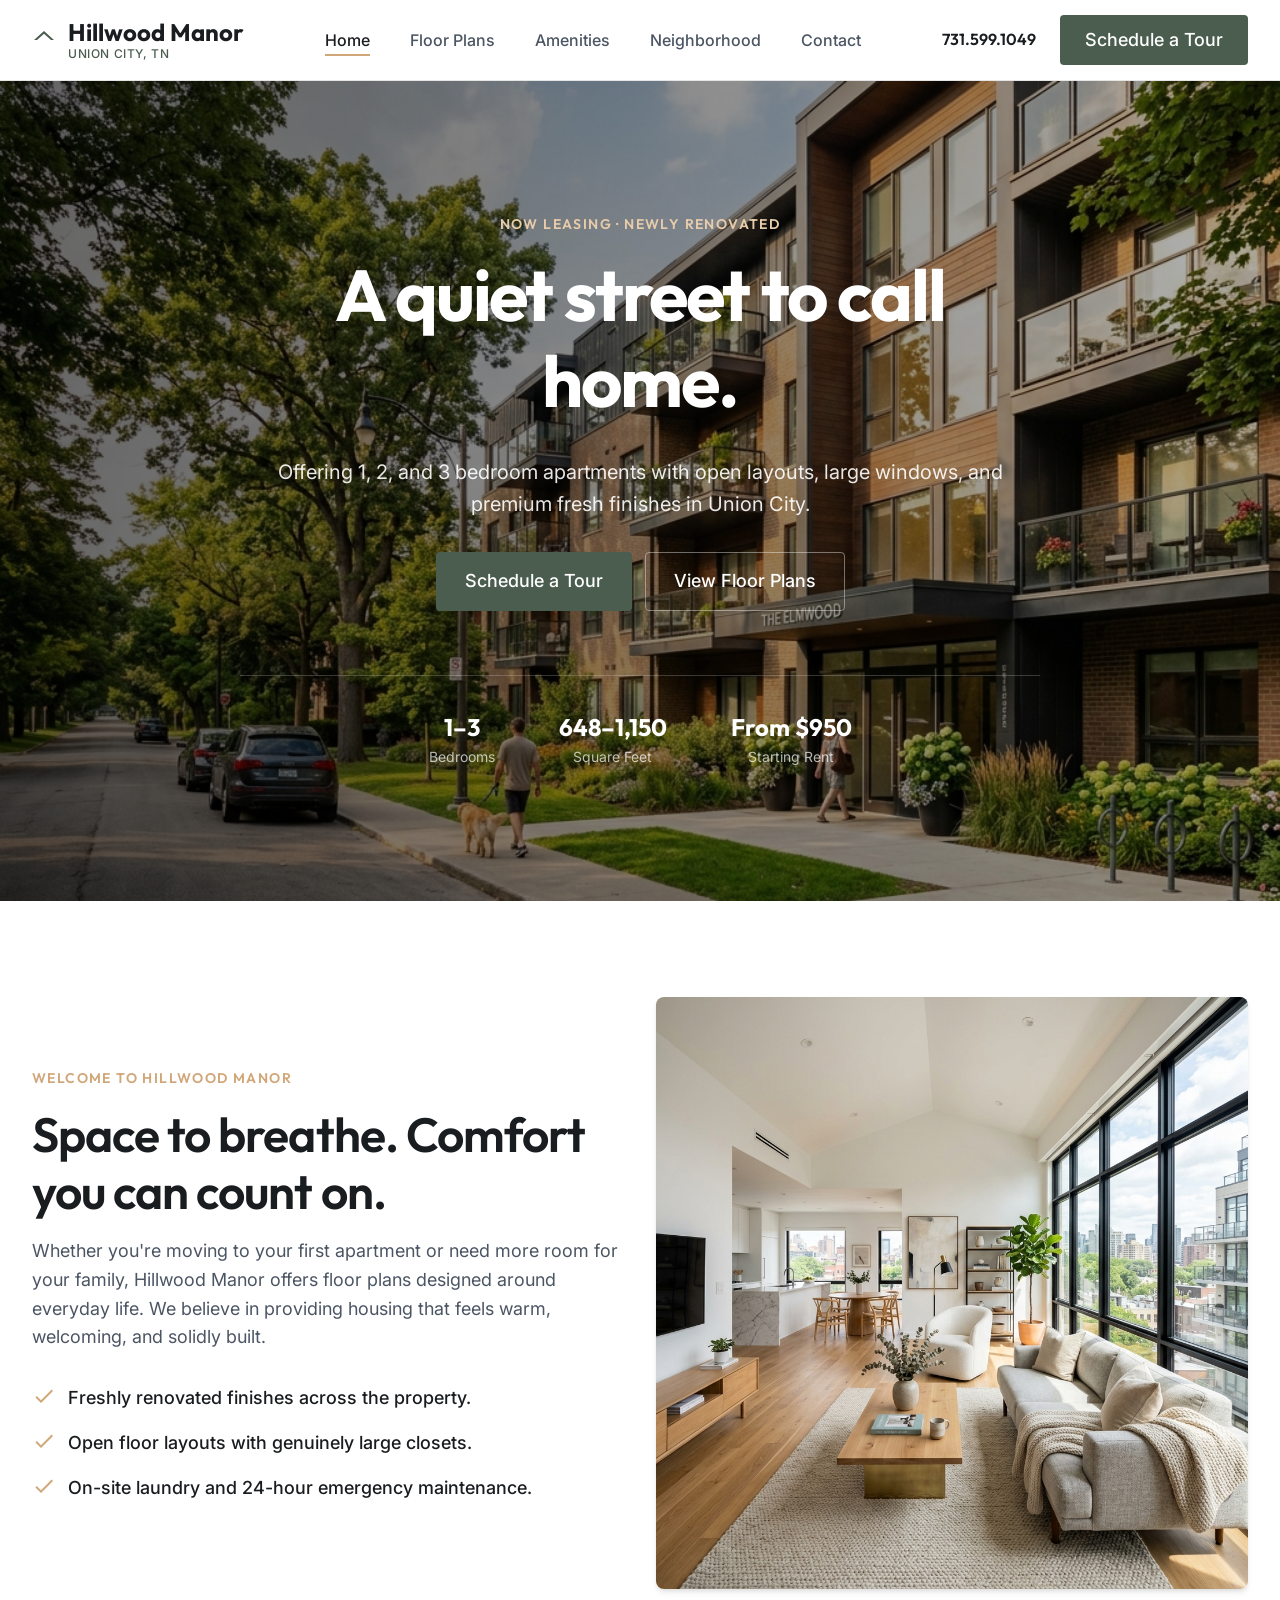
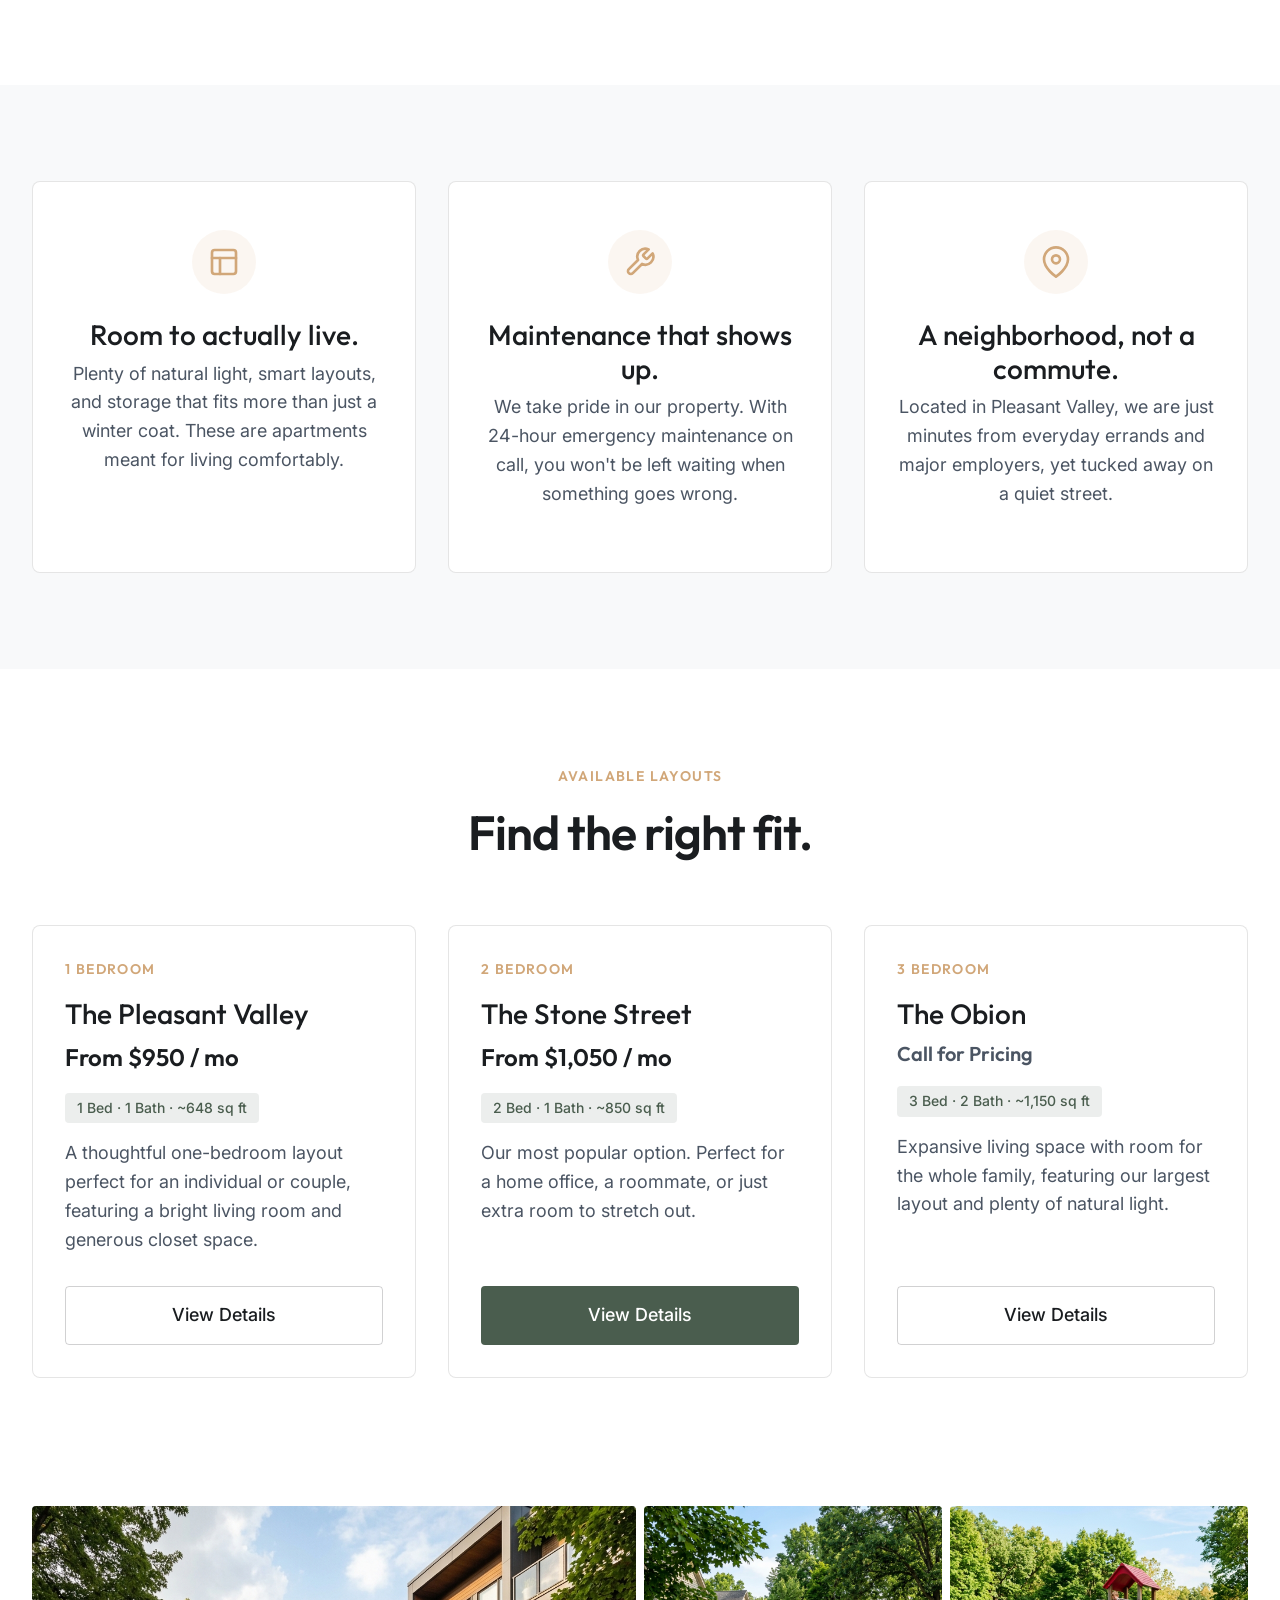
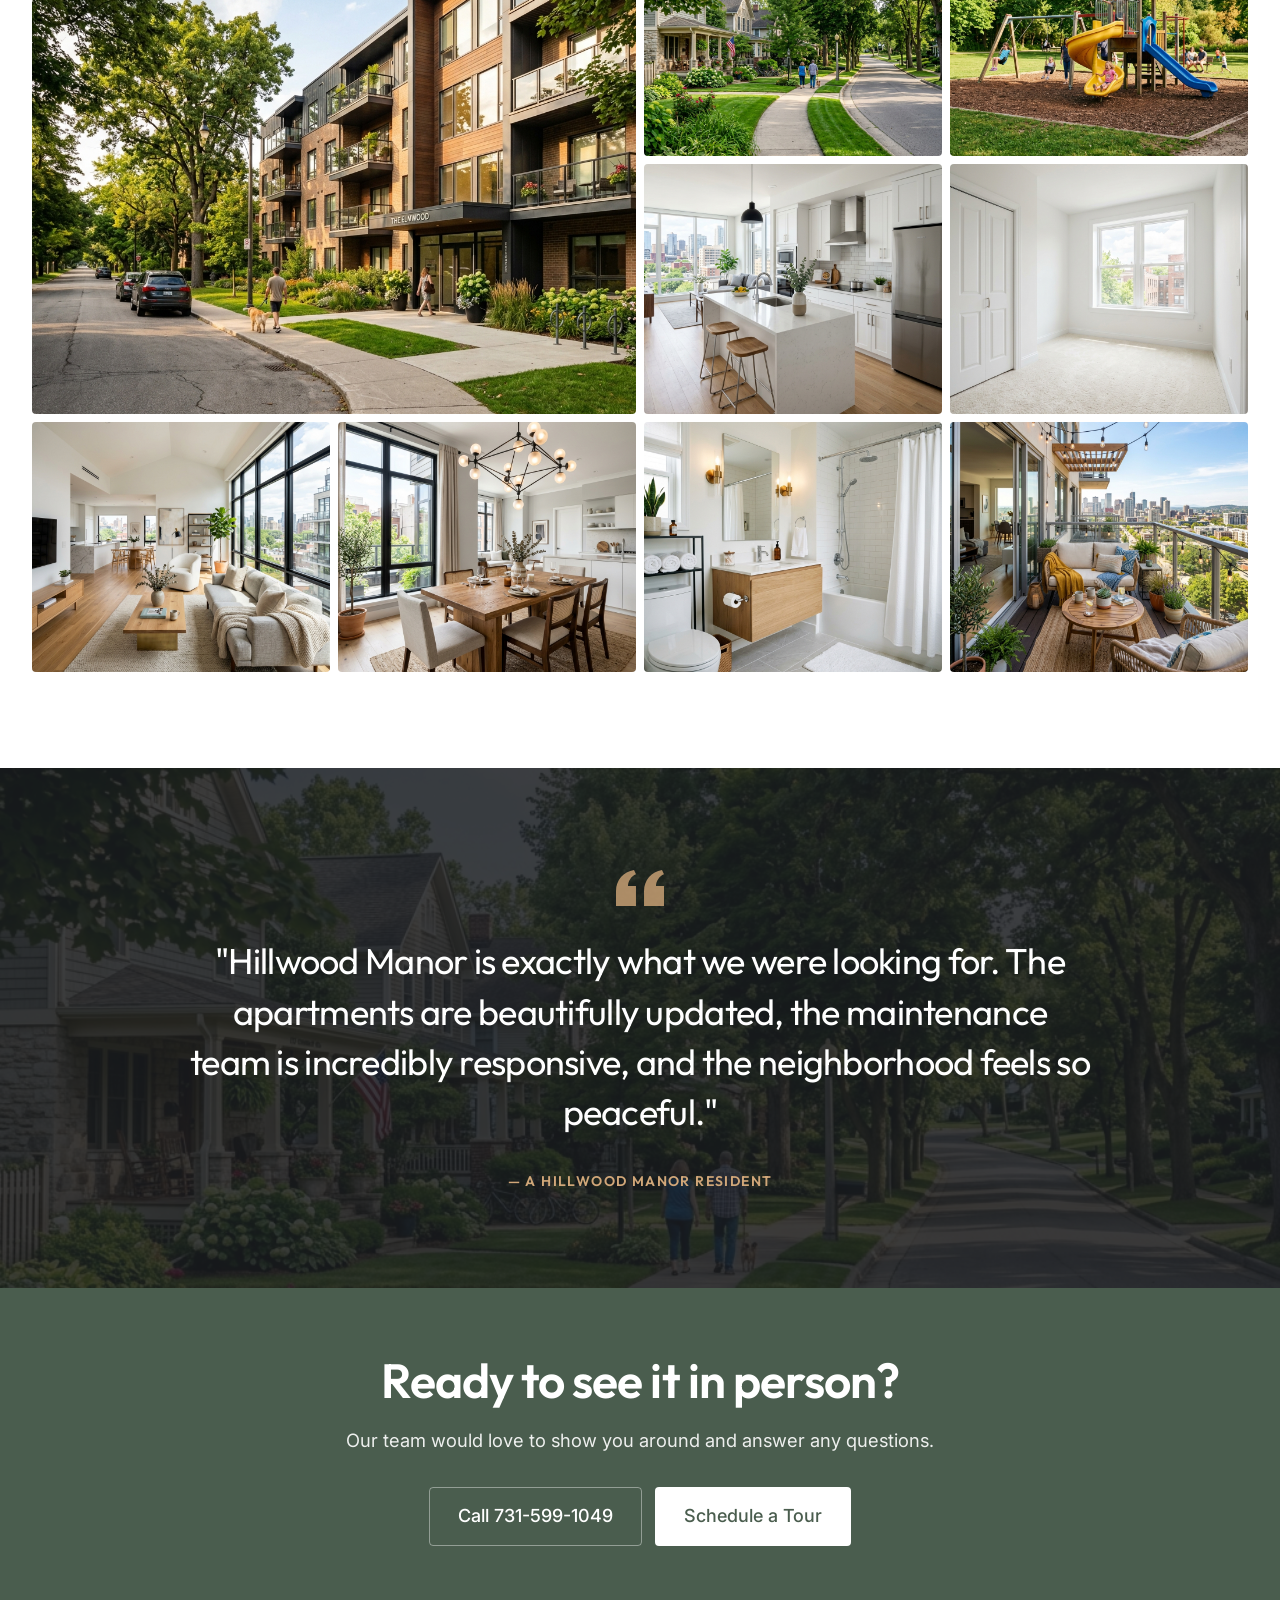
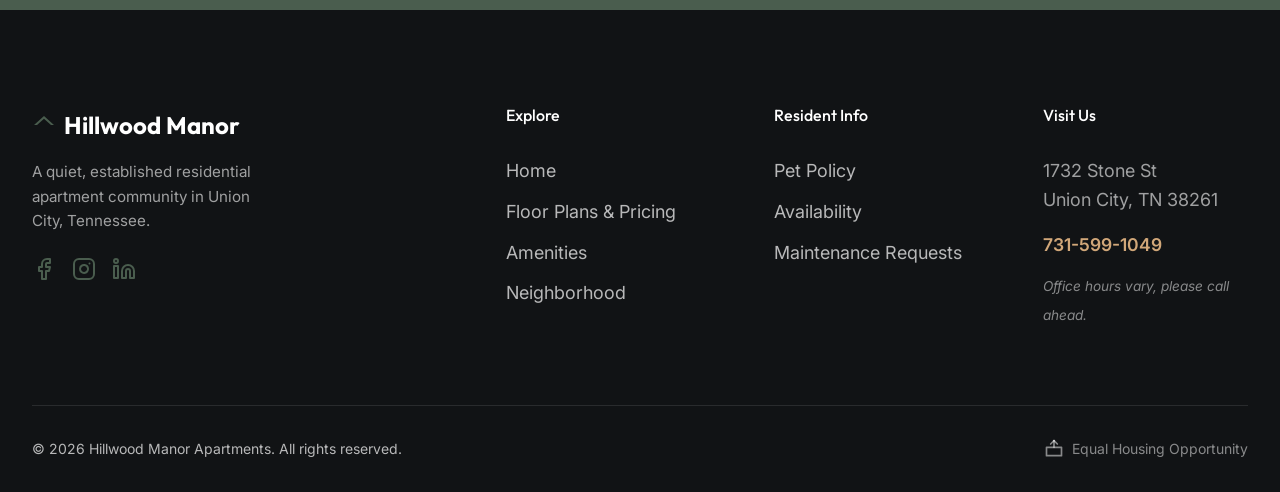
==== index.html @ 1f85d4a3 "Initial commit of Hillwood Manor Apartments V3" ====
<!DOCTYPE html>
<html lang="en">
<head>
  <meta charset="UTF-8">
  <meta name="viewport" content="width=device-width, initial-scale=1.0">
  <title>Hillwood Manor Apartments | Union City, TN</title>
  <meta name="description" content="Welcome to Hillwood Manor Apartments in Union City, Tennessee. Offering newly renovated 1, 2, and 3 bedroom apartments on a quiet, established street.">
  <link rel="stylesheet" href="css/style.css">
</head>
<body>

  <!-- Shared Header -->
  <header class="site-header">
    <div class="container header-inner">
      <div class="logo">
        <a href="index.html">
          <svg width="24" height="24" viewBox="0 0 24 24" class="svg-icon" fill="var(--c-sage)">
            <path d="M12 3L2 12h3v8h14v-8h3L12 3zm0 2.8l7 6.2v8H5v-8l7-6.2z"/>
          </svg>
          <div>
            Hillwood Manor
            <span class="logo-sub">Union City, TN</span>
          </div>
        </a>
      </div>
      <button class="mobile-toggle" aria-label="Menu" aria-expanded="false">
        <span class="hamburger"></span>
      </button>
      <nav class="main-nav">
        <ul>
          <li><a href="index.html" class="active">Home</a></li>
          <li><a href="floor-plans.html">Floor Plans</a></li>
          <li><a href="amenities.html">Amenities</a></li>
          <li><a href="neighborhood.html">Neighborhood</a></li>
          <li><a href="contact.html">Contact</a></li>
        </ul>
      </nav>
      <div class="header-actions">
        <a href="tel:731-599-1049" class="phone-link">731.599.1049</a>
        <a href="contact.html" class="btn btn-primary" style="padding: 0.6rem 1.5rem;">Schedule a Tour</a>
      </div>
    </div>
  </header>

  <!-- Hero Slider Section -->
  <section class="hero-slider-section">
    <div class="hero-slider-bg">
      <img src="images/hero_exterior.png" alt="Exterior of Hillwood Manor Apartments" class="slide-img active">
      <img src="images/interior_living.png" alt="Living room at Hillwood Manor" class="slide-img">
      <img src="images/interior_kitchen.png" alt="Kitchen at Hillwood Manor" class="slide-img">
      <img src="images/community_pool.png" alt="Pool at Hillwood Manor" class="slide-img">
    </div>
    <div class="hero-slider-overlay"></div>
    
    <div class="container">
      <div class="hero-slider-content">
        <span class="eyebrow" style="color: var(--c-sand-light);">Now Leasing &middot; Newly Renovated</span>
        <h1>A quiet street to call home.</h1>
        <p>Offering 1, 2, and 3 bedroom apartments with open layouts, large windows, and premium fresh finishes in Union City.</p>
        
        <div class="mt-md">
          <a href="contact.html" class="btn btn-primary">Schedule a Tour</a>
          <a href="floor-plans.html" class="btn btn-ghost" style="margin-left: 0.5rem; color: #fff; border-color: rgba(255,255,255,0.4);">View Floor Plans</a>
        </div>

        <div class="hero-stats-dark">
          <div class="stat-item">
            <span class="stat-value">1–3</span>
            <span class="stat-label">Bedrooms</span>
          </div>
          <div class="stat-item">
            <span class="stat-value">648–1,150</span>
            <span class="stat-label">Square Feet</span>
          </div>
          <div class="stat-item">
            <span class="stat-value">From $950</span>
            <span class="stat-label">Starting Rent</span>
          </div>
        </div>
      </div>
    </div>
  </section>

  <!-- Intro Section -->
  <section class="section">
    <div class="container grid-2" style="align-items: center;">
      <div>
        <span class="eyebrow">Welcome to Hillwood Manor</span>
        <h2>Space to breathe. Comfort you can count on.</h2>
        <p>Whether you're moving to your first apartment or need more room for your family, Hillwood Manor offers floor plans designed around everyday life. We believe in providing housing that feels warm, welcoming, and solidly built.</p>
        <ul style="list-style: none; margin-top: 2rem;">
          <li style="display: flex; gap: 0.75rem; margin-bottom: 1rem; align-items: flex-start;">
            <svg width="24" height="24" viewBox="0 0 24 24" fill="var(--c-sand)"><path d="M9 16.17L4.83 12l-1.42 1.41L9 19 21 7l-1.41-1.41z"/></svg>
            <span style="color: var(--c-text-primary); font-weight: 500;">Freshly renovated finishes across the property.</span>
          </li>
          <li style="display: flex; gap: 0.75rem; margin-bottom: 1rem; align-items: flex-start;">
            <svg width="24" height="24" viewBox="0 0 24 24" fill="var(--c-sand)"><path d="M9 16.17L4.83 12l-1.42 1.41L9 19 21 7l-1.41-1.41z"/></svg>
            <span style="color: var(--c-text-primary); font-weight: 500;">Open floor layouts with genuinely large closets.</span>
          </li>
          <li style="display: flex; gap: 0.75rem; margin-bottom: 1rem; align-items: flex-start;">
            <svg width="24" height="24" viewBox="0 0 24 24" fill="var(--c-sand)"><path d="M9 16.17L4.83 12l-1.42 1.41L9 19 21 7l-1.41-1.41z"/></svg>
            <span style="color: var(--c-text-primary); font-weight: 500;">On-site laundry and 24-hour emergency maintenance.</span>
          </li>
        </ul>
      </div>
      <div style="transition-delay: 0.1s;">
        <img src="images/interior_living.png" alt="Modern apartment living room with large windows" style="border-radius: var(--border-radius); box-shadow: var(--shadow-md); width: 100%;">
      </div>
    </div>
  </section>

  <!-- Feature Trio -->
  <section class="section section-deep">
    <div class="container grid-3">
      <div class="card reveal" style="text-align: center; padding: 3rem 2rem;">
        <div style="width: 64px; height: 64px; border-radius: 50%; background: rgba(209, 167, 121, 0.1); display: flex; align-items: center; justify-content: center; margin: 0 auto 1.5rem;">
          <svg width="32" height="32" viewBox="0 0 24 24" fill="none" stroke="var(--c-sand)" stroke-width="2" stroke-linecap="round" stroke-linejoin="round"><rect x="3" y="3" width="18" height="18" rx="2" ry="2"></rect><line x1="3" y1="9" x2="21" y2="9"></line><line x1="9" y1="21" x2="9" y2="9"></line></svg>
        </div>
        <h3>Room to actually live.</h3>
        <p>Plenty of natural light, smart layouts, and storage that fits more than just a winter coat. These are apartments meant for living comfortably.</p>
      </div>
      
      <div class="card reveal" style="transition-delay: 0.1s; text-align: center; padding: 3rem 2rem;">
        <div style="width: 64px; height: 64px; border-radius: 50%; background: rgba(209, 167, 121, 0.1); display: flex; align-items: center; justify-content: center; margin: 0 auto 1.5rem;">
          <svg width="32" height="32" viewBox="0 0 24 24" fill="none" stroke="var(--c-sand)" stroke-width="2" stroke-linecap="round" stroke-linejoin="round"><path d="M14.7 6.3a1 1 0 0 0 0 1.4l1.6 1.6a1 1 0 0 0 1.4 0l3.77-3.77a6 6 0 0 1-7.94 7.94l-6.91 6.91a2.12 2.12 0 0 1-3-3l6.91-6.91a6 6 0 0 1 7.94-7.94l-3.76 3.76z"></path></svg>
        </div>
        <h3>Maintenance that shows up.</h3>
        <p>We take pride in our property. With 24-hour emergency maintenance on call, you won't be left waiting when something goes wrong.</p>
      </div>
      
      <div class="card reveal" style="transition-delay: 0.2s; text-align: center; padding: 3rem 2rem;">
        <div style="width: 64px; height: 64px; border-radius: 50%; background: rgba(209, 167, 121, 0.1); display: flex; align-items: center; justify-content: center; margin: 0 auto 1.5rem;">
          <svg width="32" height="32" viewBox="0 0 24 24" fill="none" stroke="var(--c-sand)" stroke-width="2" stroke-linecap="round" stroke-linejoin="round"><path d="M21 10c0 7-9 13-9 13s-9-6-9-13a9 9 0 0 1 18 0z"></path><circle cx="12" cy="10" r="3"></circle></svg>
        </div>
        <h3>A neighborhood, not a commute.</h3>
        <p>Located in Pleasant Valley, we are just minutes from everyday errands and major employers, yet tucked away on a quiet street.</p>
      </div>
    </div>
  </section>

  <!-- Floor Plan Teaser -->
  <section class="section">
    <div class="container">
      <div class="text-center reveal" style="margin-bottom: var(--space-lg);">
        <span class="eyebrow">Available Layouts</span>
        <h2>Find the right fit.</h2>
      </div>
      
      <div class="grid-3">
        <!-- 1 BR Card -->
        <div class="card plan-card reveal">
          <div class="plan-card-body">
            <span class="eyebrow">1 Bedroom</span>
            <h3>The Pleasant Valley</h3>
            <div class="plan-price">From $950 / mo</div>
            <div class="plan-meta">
              <span class="meta-pill">1 Bed &middot; 1 Bath &middot; ~648 sq ft</span>
            </div>
            <p style="flex-grow: 1;">A thoughtful one-bedroom layout perfect for an individual or couple, featuring a bright living room and generous closet space.</p>
            <a href="floor-plans.html" class="btn btn-ghost mt-sm" style="width: 100%;">View Details</a>
          </div>
        </div>
        
        <!-- 2 BR Card -->
        <div class="card plan-card reveal" style="transition-delay: 0.1s;">
          <div class="plan-card-body">
            <span class="eyebrow">2 Bedroom</span>
            <h3>The Stone Street</h3>
            <div class="plan-price">From $1,050 / mo</div>
            <div class="plan-meta">
              <span class="meta-pill">2 Bed &middot; 1 Bath &middot; ~850 sq ft</span>
            </div>
            <p style="flex-grow: 1;">Our most popular option. Perfect for a home office, a roommate, or just extra room to stretch out.</p>
            <a href="floor-plans.html" class="btn btn-primary mt-sm" style="width: 100%;">View Details</a>
          </div>
        </div>

        <!-- 3 BR Card -->
        <div class="card plan-card reveal" style="transition-delay: 0.2s;">
          <div class="plan-card-body">
            <span class="eyebrow">3 Bedroom</span>
            <h3>The Obion</h3>
            <div class="plan-price" style="color: var(--c-text-secondary); font-size: 1.25rem;">Call for Pricing</div>
            <div class="plan-meta">
              <span class="meta-pill">3 Bed &middot; 2 Bath &middot; ~1,150 sq ft</span>
            </div>
            <p style="flex-grow: 1;">Expansive living space with room for the whole family, featuring our largest layout and plenty of natural light.</p>
            <a href="floor-plans.html" class="btn btn-ghost mt-sm" style="width: 100%;">View Details</a>
          </div>
        </div>
      </div>
    </div>
  </section>

  <!-- Gallery Section -->
  <section class="section" style="background-color: var(--c-bg-primary); padding-top: var(--space-md); padding-bottom: var(--space-xl);">
    <div class="container reveal">
      <div class="gallery-mosaic">
        <div class="gallery-item gallery-item-large">
          <img src="images/hero_exterior.png" alt="Exterior building" class="gallery-img" style="border-radius: var(--border-radius-sm);">
        </div>
        <div class="gallery-item">
          <img src="images/neighborhood_park.png" alt="Neighborhood view" class="gallery-img" style="border-radius: var(--border-radius-sm);">
        </div>
        <div class="gallery-item">
          <img src="images/playground.png" alt="Playground" class="gallery-img" style="border-radius: var(--border-radius-sm);">
        </div>
        <div class="gallery-item">
          <img src="images/interior_kitchen.png" alt="Kitchen interior" class="gallery-img" style="border-radius: var(--border-radius-sm);">
        </div>
        <div class="gallery-item">
          <img src="images/interior_bedroom.png" alt="Bedroom interior" class="gallery-img" style="border-radius: var(--border-radius-sm);">
        </div>
        <div class="gallery-item">
          <img src="images/interior_living.png" alt="Living room interior" class="gallery-img" style="border-radius: var(--border-radius-sm);">
        </div>
        <div class="gallery-item">
          <img src="images/interior_dining.png" alt="Dining area interior" class="gallery-img" style="border-radius: var(--border-radius-sm);">
        </div>
        <div class="gallery-item">
          <img src="images/interior_bathroom.png" alt="Bathroom interior" class="gallery-img" style="border-radius: var(--border-radius-sm);">
        </div>
        <div class="gallery-item">
          <img src="images/apartment_balcony.png" alt="Apartment Balcony" class="gallery-img" style="border-radius: var(--border-radius-sm);">
        </div>
      </div>
    </div>
  </section>

  <!-- Testimonial -->
  <section class="section" style="position: relative; min-height: 500px; display: flex; align-items: center;">
    <img src="images/neighborhood_park.png" alt="Neighborhood view" style="position: absolute; top:0; left:0; width: 100%; height: 100%; object-fit: cover; z-index: -2;">
    <div style="position: absolute; top:0; left:0; width: 100%; height: 100%; background: rgba(26, 29, 32, 0.85); z-index: -1;"></div>
    
    <div class="container text-center reveal">
      <svg width="48" height="48" viewBox="0 0 24 24" fill="var(--c-sand)" opacity="0.8" style="margin: 0 auto 1.5rem;"><path d="M14.017 21v-7.391c0-5.704 3.731-9.57 8.983-10.609l.995 2.151c-2.432.917-3.995 3.638-3.995 5.849h4v10h-9.983zm-14.017 0v-7.391c0-5.704 3.748-9.57 9-10.609l.996 2.151c-2.433.917-3.996 3.638-3.996 5.849h3.983v10h-9.983z"/></svg>
      <h2 style="font-weight: 400; font-size: clamp(1.5rem, 4vw, 2.25rem); max-width: 900px; margin: 0 auto var(--space-md); color: #fff; line-height: 1.4;">"Hillwood Manor is exactly what we were looking for. The apartments are beautifully updated, the maintenance team is incredibly responsive, and the neighborhood feels so peaceful."</h2>
      <span class="eyebrow" style="color: var(--c-sand); margin-bottom: 0;">&mdash; A Hillwood Manor Resident</span>
    </div>
  </section>

  <!-- CTA Band -->
  <section class="cta-band">
    <div class="container reveal">
      <h2>Ready to see it in person?</h2>
      <p style="margin-bottom: var(--space-md); font-size: 1.15rem; opacity: 0.9;">Our team would love to show you around and answer any questions.</p>
      <div>
        <a href="tel:731-599-1049" class="btn btn-ghost">Call 731-599-1049</a>
        <a href="contact.html" class="btn btn-primary" style="margin-left: 0.5rem;">Schedule a Tour</a>
      </div>
    </div>
  </section>

  <!-- Shared Footer -->
  <footer class="site-footer">
    <div class="container">
      <div class="footer-grid">
        <div>
          <div class="footer-logo">
            <svg width="24" height="24" viewBox="0 0 24 24" class="svg-icon" fill="var(--c-sage)">
              <path d="M12 3L2 12h3v8h14v-8h3L12 3zm0 2.8l7 6.2v8H5v-8l7-6.2z"/>
            </svg>
            Hillwood Manor
          </div>
          <p style="color: rgba(255,255,255,0.6); max-width: 250px; font-size: 0.95rem;">A quiet, established residential apartment community in Union City, Tennessee.</p>
          <div style="display: flex; gap: 1rem; margin-top: 1.5rem;">
            <a href="#" style="color: var(--c-sage); transition: color 0.3s;" onmouseover="this.style.color='#fff'" onmouseout="this.style.color='var(--c-sage)'"><svg width="24" height="24" viewBox="0 0 24 24" fill="none" stroke="currentColor" stroke-width="2" stroke-linecap="round" stroke-linejoin="round"><path d="M18 2h-3a5 5 0 0 0-5 5v3H7v4h3v8h4v-8h3l1-4h-4V7a1 1 0 0 1 1-1h3z"></path></svg></a>
            <a href="#" style="color: var(--c-sage); transition: color 0.3s;" onmouseover="this.style.color='#fff'" onmouseout="this.style.color='var(--c-sage)'"><svg width="24" height="24" viewBox="0 0 24 24" fill="none" stroke="currentColor" stroke-width="2" stroke-linecap="round" stroke-linejoin="round"><rect x="2" y="2" width="20" height="20" rx="5" ry="5"></rect><path d="M16 11.37A4 4 0 1 1 12.63 8 4 4 0 0 1 16 11.37z"></path><line x1="17.5" y1="6.5" x2="17.51" y2="6.5"></line></svg></a>
            <a href="#" style="color: var(--c-sage); transition: color 0.3s;" onmouseover="this.style.color='#fff'" onmouseout="this.style.color='var(--c-sage)'"><svg width="24" height="24" viewBox="0 0 24 24" fill="none" stroke="currentColor" stroke-width="2" stroke-linecap="round" stroke-linejoin="round"><path d="M16 8a6 6 0 0 1 6 6v7h-4v-7a2 2 0 0 0-2-2 2 2 0 0 0-2 2v7h-4v-7a6 6 0 0 1 6-6z"></path><rect x="2" y="9" width="4" height="12"></rect><circle cx="4" cy="4" r="2"></circle></svg></a>
          </div>

        </div>
        
        <div>
          <h4>Explore</h4>
          <ul class="footer-links">
            <li><a href="index.html">Home</a></li>
            <li><a href="floor-plans.html">Floor Plans &amp; Pricing</a></li>
            <li><a href="amenities.html">Amenities</a></li>
            <li><a href="neighborhood.html">Neighborhood</a></li>
          </ul>
        </div>
        
        <div>
          <h4>Resident Info</h4>
          <ul class="footer-links">
            <li><a href="amenities.html#pets">Pet Policy</a></li>
            <li><a href="floor-plans.html">Availability</a></li>
            <li><a href="contact.html">Maintenance Requests</a></li>
          </ul>
        </div>
        
        <div>
          <h4>Visit Us</h4>
          <ul class="footer-links">
            <li><span style="color: rgba(255,255,255,0.6);">1732 Stone St<br>Union City, TN 38261</span></li>
            <li class="mt-sm"><a href="tel:731-599-1049" style="color: var(--c-sand); font-weight: 600; font-size: 1.1rem;">731-599-1049</a></li>
            <li><span style="color: rgba(255,255,255,0.5); font-style: italic; font-size: 0.85rem;">Office hours vary, please call ahead.</span></li>
          </ul>
        </div>
      </div>
      
      <div class="footer-bottom">
        <div>&copy; <span id="current-year"></span> Hillwood Manor Apartments. All rights reserved.</div>
        <div style="display: flex; align-items: center; gap: 0.5rem; color: rgba(255,255,255,0.5);">
          <svg width="20" height="20" viewBox="0 0 24 24" fill="none" stroke="currentColor" stroke-width="2" stroke-linecap="round" stroke-linejoin="round"><path d="M3 10h18v10H3z"/><path d="M12 2v8"/><path d="M12 2l-4 4"/><path d="M12 2l4 4"/></svg>
          Equal Housing Opportunity
        </div>
      </div>
    </div>
  </footer>

  <script src="js/main.js"></script>
</body>
</html>
---- css/style.css ----
@import url('https://fonts.googleapis.com/css2?family=Inter:wght@400;500;600&family=Outfit:wght@300;400;500;600;700&display=swap');

:root {
  /* Premium Modern Palette (Unchanged) */
  --c-bg-primary: #ffffff;
  --c-bg-secondary: #f8f9fa;
  --c-text-primary: #1a1d20;
  --c-text-secondary: #4b5563;
  --c-sage: #4A5D4E;
  --c-sage-light: #6A826F;
  --c-sage-dark: #354238;
  --c-sand: #D1A779;
  --c-sand-light: #E8CBAA;

  /* Typography */
  --font-heading: 'Outfit', sans-serif;
  --font-body: 'Inter', sans-serif;

  /* Classic Shadows (More structured, less airy) */
  --shadow-sm: 0 1px 2px 0 rgba(0, 0, 0, 0.05);
  --shadow-md: 0 4px 6px -1px rgba(0, 0, 0, 0.1), 0 2px 4px -1px rgba(0, 0, 0, 0.06);
  --shadow-lg: 0 10px 15px -3px rgba(0, 0, 0, 0.1), 0 4px 6px -2px rgba(0, 0, 0, 0.05);

  /* Spacing */
  --space-xs: 0.5rem;
  --space-sm: 1rem;
  --space-md: 2rem;
  --space-lg: 4rem;
  --space-xl: 6rem;
  
  /* Borders (Sharper edges for standard/traditional look) */
  --border-radius-sm: 4px;
  --border-radius: 8px;
  --border-radius-lg: 8px;
  --border-light: 1px solid rgba(0, 0, 0, 0.1);
}

/* Reset & Base */
*, *::before, *::after {
  box-sizing: border-box;
  margin: 0;
  padding: 0;
}

body {
  font-family: var(--font-body);
  color: var(--c-text-secondary);
  background-color: var(--c-bg-primary);
  line-height: 1.6;
  font-size: 1.125rem;
  overflow-x: hidden;
  -webkit-font-smoothing: antialiased;
}

h1, h2, h3, h4, h5, h6 {
  font-family: var(--font-heading);
  font-weight: 600;
  line-height: 1.2;
  margin-bottom: var(--space-sm);
  color: var(--c-text-primary);
}

h1 { font-size: clamp(2.5rem, 6vw, 4.5rem); letter-spacing: -0.03em; font-weight: 700; }
h2 { font-size: clamp(2rem, 4vw, 3rem); letter-spacing: -0.02em; }
h3 { font-size: 1.75rem; font-weight: 500; }
h4 { font-size: 1.25rem; font-weight: 500; }

p {
  margin-bottom: var(--space-sm);
}

a {
  color: var(--c-sage);
  text-decoration: none;
  transition: all 0.3s ease;
}

a:hover {
  color: var(--c-sage-dark);
}

img, svg {
  max-width: 100%;
  display: block;
}

/* Typography Utilities */
.eyebrow {
  font-family: var(--font-heading);
  font-size: 0.875rem;
  text-transform: uppercase;
  letter-spacing: 0.1em;
  font-weight: 600;
  color: var(--c-sand);
  margin-bottom: var(--space-sm);
  display: block;
}

.text-center { text-align: center; }

/* Layout & Containers */
.container {
  width: 100%;
  max-width: 1280px;
  margin: 0 auto;
  padding: 0 var(--space-md);
}

.section {
  padding: var(--space-xl) 0;
}

.section-deep {
  background-color: var(--c-bg-secondary);
}

.section-dark {
  background-color: var(--c-sage-dark);
  color: rgba(255,255,255,0.8);
}

.section-dark h2, .section-dark h3, .section-dark p {
  color: #fff;
}

/* Header & Nav */
.site-header {
  position: sticky;
  top: 0;
  width: 100%;
  z-index: 1000;
  background-color: var(--c-bg-primary);
  border-bottom: var(--border-light);
  transition: box-shadow 0.3s ease;
}

.site-header.scrolled {
  box-shadow: var(--shadow-sm);
}

.header-inner {
  display: flex;
  justify-content: space-between;
  align-items: center;
  height: 80px;
}

.logo a {
  display: flex;
  align-items: center;
  gap: 0.75rem;
  color: var(--c-text-primary);
  font-family: var(--font-heading);
  font-weight: 700;
  font-size: 1.5rem;
  line-height: 1;
}

.logo-sub {
  display: block;
  font-family: var(--font-body);
  font-size: 0.75rem;
  font-weight: 500;
  color: var(--c-sage);
  text-transform: uppercase;
  margin-top: 0.25rem;
  letter-spacing: 0.05em;
}

.main-nav ul {
  display: flex;
  list-style: none;
  gap: 2.5rem;
}

.main-nav a {
  color: var(--c-text-secondary);
  font-weight: 500;
  position: relative;
  font-size: 1rem;
}

.main-nav a:hover, .main-nav a.active {
  color: var(--c-text-primary);
}

.main-nav a.active::after {
  content: '';
  position: absolute;
  bottom: -6px;
  left: 0;
  width: 100%;
  height: 2px;
  background-color: var(--c-sand);
}

.header-actions {
  display: flex;
  align-items: center;
  gap: 1.5rem;
}

.phone-link {
  font-family: var(--font-heading);
  font-weight: 600;
  color: var(--c-text-primary);
  font-size: 1rem;
}

.mobile-toggle {
  display: none;
  background: none;
  border: none;
  cursor: pointer;
  padding: 0.5rem;
}

.hamburger {
  display: block;
  width: 24px;
  height: 2px;
  background-color: var(--c-text-primary);
  position: relative;
}

.hamburger::before, .hamburger::after {
  content: '';
  position: absolute;
  width: 100%;
  height: 2px;
  background-color: var(--c-text-primary);
  left: 0;
  transition: 0.3s;
}

.hamburger::before { top: -8px; }
.hamburger::after { bottom: -8px; }

/* Buttons */
.btn {
  display: inline-flex;
  align-items: center;
  justify-content: center;
  padding: 0.875rem 1.75rem;
  font-family: var(--font-body);
  font-weight: 500;
  border-radius: var(--border-radius-sm);
  cursor: pointer;
  transition: all 0.2s ease;
  text-align: center;
  border: 1px solid transparent;
}

.btn-primary {
  background-color: var(--c-sage);
  color: #fff;
}

.btn-primary:hover {
  background-color: var(--c-sage-dark);
  color: #fff;
}

.btn-ghost {
  background-color: transparent;
  color: var(--c-text-primary);
  border-color: rgba(26, 29, 32, 0.2);
}

.btn-ghost:hover {
  border-color: var(--c-text-primary);
  background-color: var(--c-bg-secondary);
}

/* Grids & Cards */
.grid-2 { display: grid; grid-template-columns: repeat(2, 1fr); gap: var(--space-md); }
.grid-3 { display: grid; grid-template-columns: repeat(3, 1fr); gap: var(--space-md); }
.grid-4 { display: grid; grid-template-columns: repeat(4, 1fr); gap: var(--space-md); }

.card {
  background-color: #fff;
  padding: var(--space-md);
  border-radius: var(--border-radius);
  border: var(--border-light);
  transition: box-shadow 0.3s ease;
  overflow: hidden;
}

.card:hover {
  box-shadow: var(--shadow-md);
}

.card-img-top {
  margin: calc(var(--space-md) * -1) calc(var(--space-md) * -1) var(--space-md);
  width: calc(100% + var(--space-md) * 2);
  height: 250px;
  object-fit: cover;
}

.card h3 { margin-bottom: 0.5rem; }

/* Specific Shared UI */
.cta-band {
  background-color: var(--c-sage);
  color: #fff;
  text-align: center;
  padding: var(--space-lg) 0;
}

.cta-band h2, .cta-band p {
  color: #fff;
}

.cta-band .btn-primary {
  background-color: #fff;
  color: var(--c-sage);
}
.cta-band .btn-primary:hover {
  background-color: var(--c-bg-secondary);
}

.cta-band .btn-ghost {
  border-color: rgba(255,255,255,0.4);
  color: #fff;
}
.cta-band .btn-ghost:hover {
  background-color: rgba(255,255,255,0.1);
  border-color: #fff;
}

/* Footer */
.site-footer {
  background-color: #111315;
  color: rgba(255,255,255,0.7);
  padding: var(--space-xl) 0 var(--space-md);
}

.site-footer h4 {
  color: #fff;
  font-family: var(--font-heading);
  font-size: 1rem;
  margin-bottom: var(--space-md);
}

.footer-grid {
  display: grid;
  grid-template-columns: 2fr 1fr 1fr 1fr;
  gap: var(--space-lg);
  margin-bottom: var(--space-lg);
}

.footer-logo {
  font-family: var(--font-heading);
  font-size: 1.5rem;
  font-weight: 700;
  color: #fff;
  margin-bottom: 1rem;
  display: flex;
  align-items: center;
  gap: 0.5rem;
}

.footer-links {
  list-style: none;
}

.footer-links li {
  margin-bottom: 0.75rem;
}

.footer-links a {
  color: rgba(255,255,255,0.7);
  transition: color 0.2s ease;
}

.footer-links a:hover {
  color: var(--c-sand);
}

.footer-bottom {
  border-top: 1px solid rgba(255,255,255,0.1);
  padding-top: var(--space-md);
  display: flex;
  justify-content: space-between;
  align-items: center;
  font-size: 0.875rem;
}

/* Utilities */
.mb-0 { margin-bottom: 0 !important; }
.mt-sm { margin-top: var(--space-sm); }
.mt-md { margin-top: var(--space-md); }
.mt-lg { margin-top: var(--space-lg); }
.text-sand { color: var(--c-sand); }
.text-sage { color: var(--c-sage); }

/* Form Styles */
.form-group {
  margin-bottom: 1.5rem;
}

.form-label {
  display: block;
  font-family: var(--font-body);
  font-size: 0.875rem;
  margin-bottom: 0.5rem;
  color: var(--c-text-primary);
  font-weight: 500;
}

.form-control {
  width: 100%;
  padding: 0.875rem 1rem;
  font-family: var(--font-body);
  font-size: 1rem;
  border: 1px solid rgba(0,0,0,0.2);
  border-radius: var(--border-radius-sm);
  background-color: #fff;
  color: var(--c-text-primary);
  transition: border-color 0.2s ease;
}

.form-control:focus {
  outline: none;
  border-color: var(--c-sage);
}

textarea.form-control {
  resize: vertical;
  min-height: 120px;
}

/* Animations (Subtle Scroll Reveal) */
.reveal {
  opacity: 0;
  transform: translateY(10px);
  transition: opacity 0.8s ease, transform 0.8s ease;
}

.reveal.active {
  opacity: 1;
  transform: translateY(0);
}

@media (prefers-reduced-motion: reduce) {
  .reveal {
    transition: none;
    opacity: 1;
    transform: none;
  }
}

/* Responsive Design */
@media (max-width: 1024px) {
  .grid-4 { grid-template-columns: repeat(2, 1fr); }
  .footer-grid { grid-template-columns: 1fr 1fr; gap: var(--space-md); }
}

@media (max-width: 768px) {
  .grid-2, .grid-3, .grid-4 { grid-template-columns: 1fr; }
  
  /* Mobile Nav */
  .mobile-toggle { display: block; }
  .header-actions { display: none; }
  
  .main-nav {
    position: fixed;
    top: 80px;
    left: -100%;
    width: 100%;
    height: calc(100vh - 80px);
    background-color: var(--c-bg-primary);
    padding: var(--space-md);
    transition: left 0.3s ease;
    border-top: var(--border-light);
  }
  
  .main-nav.open { left: 0; }
  .main-nav ul { flex-direction: column; gap: 2rem; align-items: center; margin-top: 2rem; }
  .main-nav a { font-size: 1.25rem; }
  
  .footer-grid { grid-template-columns: 1fr; }
  .footer-bottom { flex-direction: column; gap: 1rem; text-align: center; }
}

/* -------------------------------------
   Hero Image Slider Styles
   ------------------------------------- */
.hero-slider-section {
  position: relative;
  min-height: calc(100vh - 80px);
  display: flex;
  align-items: center;
  background-color: #1a1d20; /* fallback */
  overflow: hidden;
}

.hero-slider-bg {
  position: absolute;
  top: 0; left: 0; right: 0; bottom: 0;
  width: 100%; height: 100%;
  z-index: 1;
}

.slide-img {
  position: absolute;
  top: 0; left: 0; width: 100%; height: 100%;
  object-fit: cover;
  opacity: 0;
  transition: opacity 0.8s ease-in-out;
}

.slide-img.active {
  opacity: 1;
}

.hero-slider-overlay {
  position: absolute;
  top: 0; left: 0; right: 0; bottom: 0;
  /* Dark overlay to ensure text is highly readable */
  background: linear-gradient(to right, rgba(0,0,0,0.6) 0%, rgba(0,0,0,0.3) 100%);
  z-index: 2;
}

.hero-internal {
  position: relative;
  min-height: calc(100vh - 80px);
  display: flex;
  align-items: center;
  justify-content: center;
  text-align: center;
  background-color: #1a1d20;
  overflow: hidden;
}
.hero-internal .hero-slider-overlay {
  background: rgba(0,0,0,0.45); /* slightly more uniform for centered text */
}
.hero-internal .container {
  position: relative;
  z-index: 3;
}

.hero-slider-content {
  position: relative;
  z-index: 3;
  color: #fff;
  text-align: center;
  max-width: 800px;
  margin: 0 auto;
}

.hero-slider-content h1 {
  color: #fff;
  margin-bottom: var(--space-md);
}

.hero-slider-content p {
  color: rgba(255, 255, 255, 0.9);
  font-size: 1.25rem;
  margin-bottom: var(--space-md);
}

/* Override stats for dark background */
.hero-stats-dark {
  display: flex;
  gap: var(--space-lg);
  justify-content: center;
  margin-top: var(--space-lg);
  border-top: 1px solid rgba(255, 255, 255, 0.2);
  padding-top: var(--space-md);
}

.hero-stats-dark .stat-item { display: flex; flex-direction: column; }
.hero-stats-dark .stat-value { font-family: var(--font-heading); font-weight: 700; font-size: 1.5rem; color: #fff; }
.hero-stats-dark .stat-label { font-size: 0.875rem; color: rgba(255,255,255,0.7); }

@media (max-width: 768px) {
  .hero-stats-dark { flex-direction: column; gap: var(--space-sm); align-items: center; }
}

/* Plan Cards */
.plan-card { display: flex; flex-direction: column; padding: 0; }
.plan-card-body { padding: var(--space-md); display: flex; flex-direction: column; flex-grow: 1; }

.plan-diagram {
  background-color: var(--c-bg-secondary);
  padding: var(--space-md);
  display: flex;
  justify-content: center;
  align-items: center;
  min-height: 250px;
  border-bottom: var(--border-light);
}

.plan-meta {
  display: flex;
  flex-wrap: wrap;
  gap: 0.5rem;
  margin-bottom: var(--space-sm);
  font-size: 0.875rem;
  color: var(--c-sage);
  font-weight: 500;
}

.meta-pill {
  background-color: rgba(74, 93, 78, 0.1);
  padding: 0.25rem 0.75rem;
  border-radius: var(--border-radius-sm);
}

.plan-price {
  font-family: var(--font-heading);
  font-size: 1.5rem;
  font-weight: 600;
  color: var(--c-text-primary);
  margin-bottom: var(--space-sm);
}

/* Filter Tabs */
.filter-tabs {
  display: flex;
  justify-content: center;
  gap: var(--space-sm);
  margin-bottom: var(--space-lg);
  flex-wrap: wrap;
}

.filter-btn {
  background: #fff;
  border: var(--border-light);
  padding: 0.75rem 1.5rem;
  font-family: var(--font-body);
  font-weight: 500;
  font-size: 1rem;
  cursor: pointer;
  border-radius: var(--border-radius-sm);
  transition: all 0.2s;
}

.filter-btn.active, .filter-btn:hover {
  background: var(--c-sage);
  color: #fff;
  border-color: var(--c-sage);
}

/* FAQ Accordion */
.faq-item {
  border-bottom: var(--border-light);
}

.faq-question {
  width: 100%;
  text-align: left;
  background: none;
  border: none;
  padding: 1.5rem 0;
  font-family: var(--font-heading);
  font-size: 1.25rem;
  font-weight: 500;
  color: var(--c-text-primary);
  cursor: pointer;
  display: flex;
  justify-content: space-between;
  align-items: center;
}

.faq-icon {
  width: 24px; height: 24px; position: relative;
}

.faq-icon::before, .faq-icon::after {
  content: ''; position: absolute; background-color: var(--c-sage); transition: transform 0.3s ease;
}

.faq-icon::before { top: 11px; left: 4px; width: 16px; height: 2px; }
.faq-icon::after { top: 4px; left: 11px; width: 2px; height: 16px; }

.faq-item.active .faq-icon::after { transform: rotate(90deg); opacity: 0; }

.faq-answer { max-height: 0; overflow: hidden; transition: max-height 0.4s ease; }
.faq-answer p { padding-bottom: 1.5rem; color: var(--c-text-secondary); }

/* Maps Container */
.map-container {
  border-radius: var(--border-radius);
  overflow: hidden;
  border: var(--border-light);
  height: 100%;
  min-height: 400px;
}

.map-container iframe { width: 100%; height: 100%; border: 0; }

/* Success Banner */
.success-banner {
  display: none; background-color: var(--c-sage); color: #fff; padding: 1rem;
  border-radius: var(--border-radius-sm); margin-bottom: 1.5rem; font-weight: 500;
}

/* -------------------------------------
   Gallery Mosaic
   ------------------------------------- */
.gallery-mosaic {
  display: grid;
  grid-template-columns: repeat(2, 1fr);
  grid-auto-rows: 200px;
  gap: 8px;
}
.gallery-item-large {
  grid-column: span 2;
  grid-row: span 2;
}
@media (min-width: 768px) {
  .gallery-mosaic {
    grid-template-columns: repeat(4, 1fr);
    grid-auto-rows: 250px;
  }
}
.gallery-item {
  width: 100%;
  height: 100%;
}
.gallery-img {
  width: 100%;
  height: 100%;
  object-fit: cover;
}
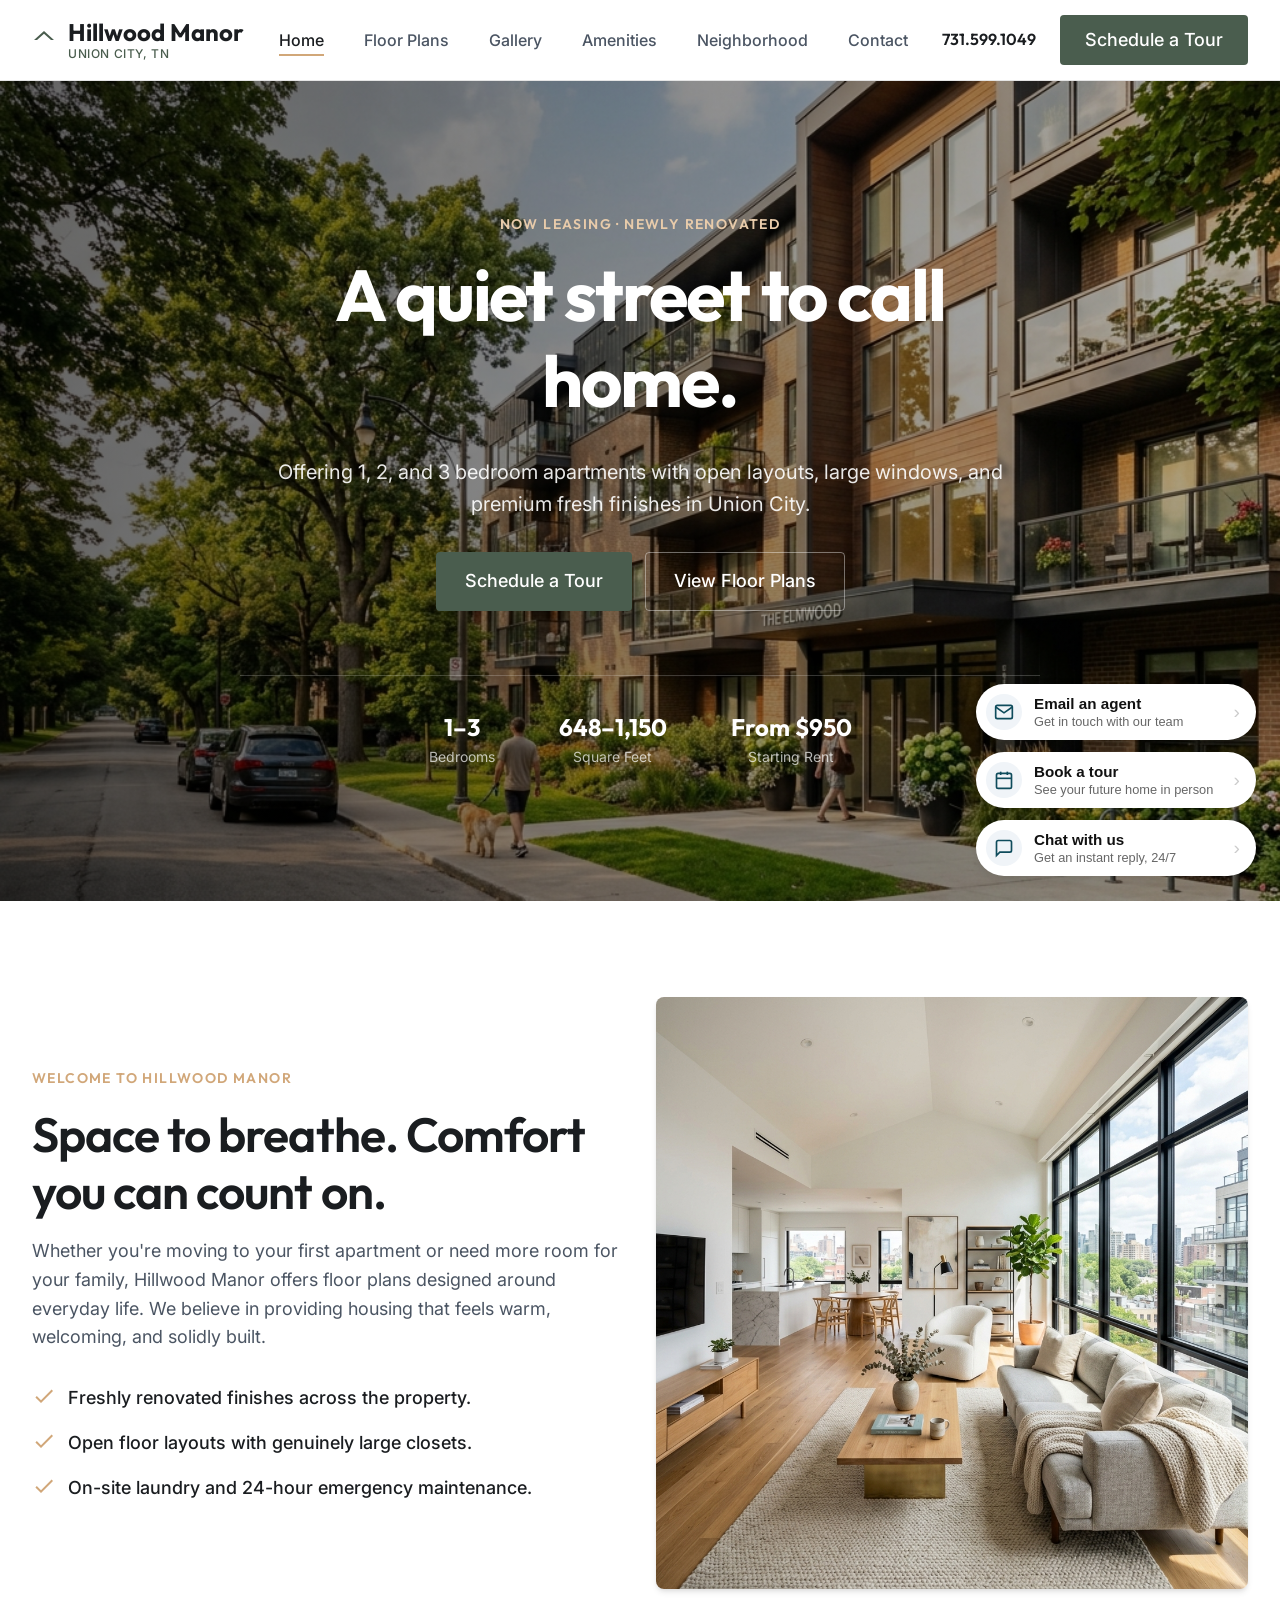
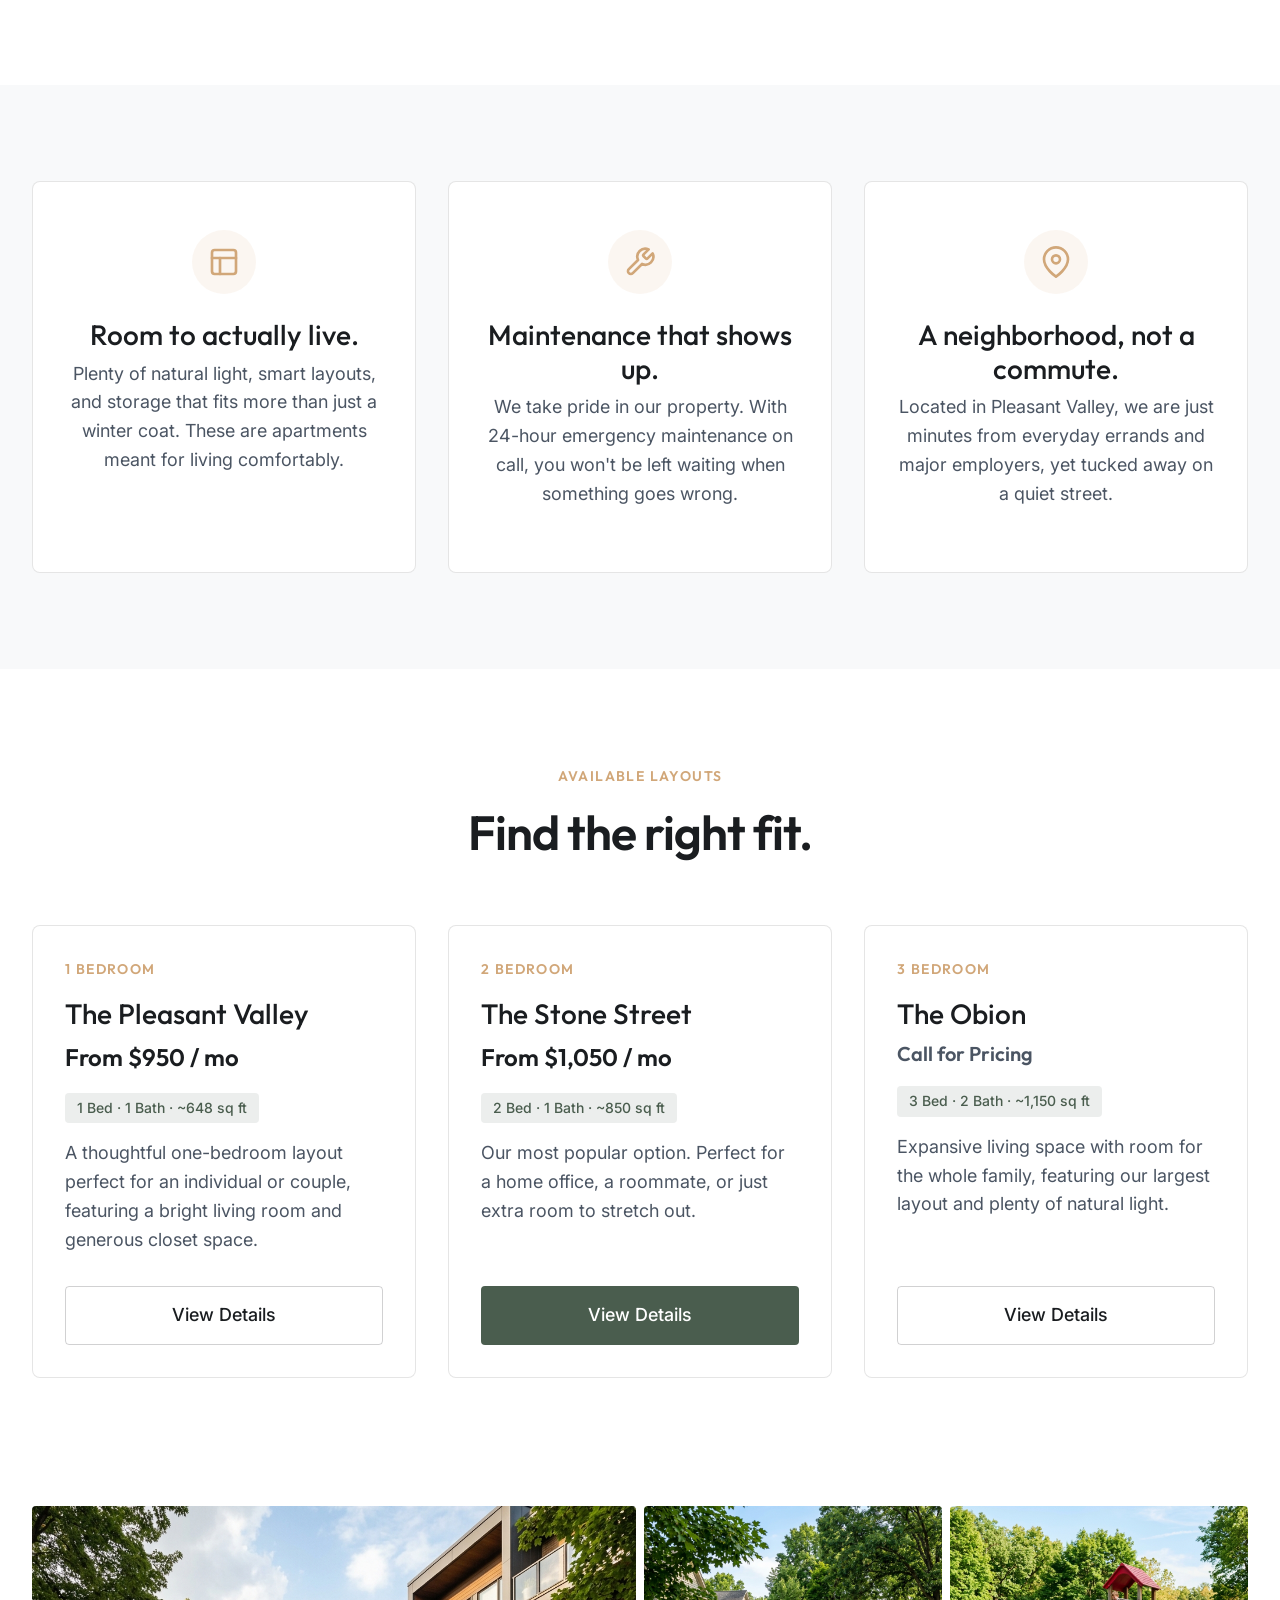
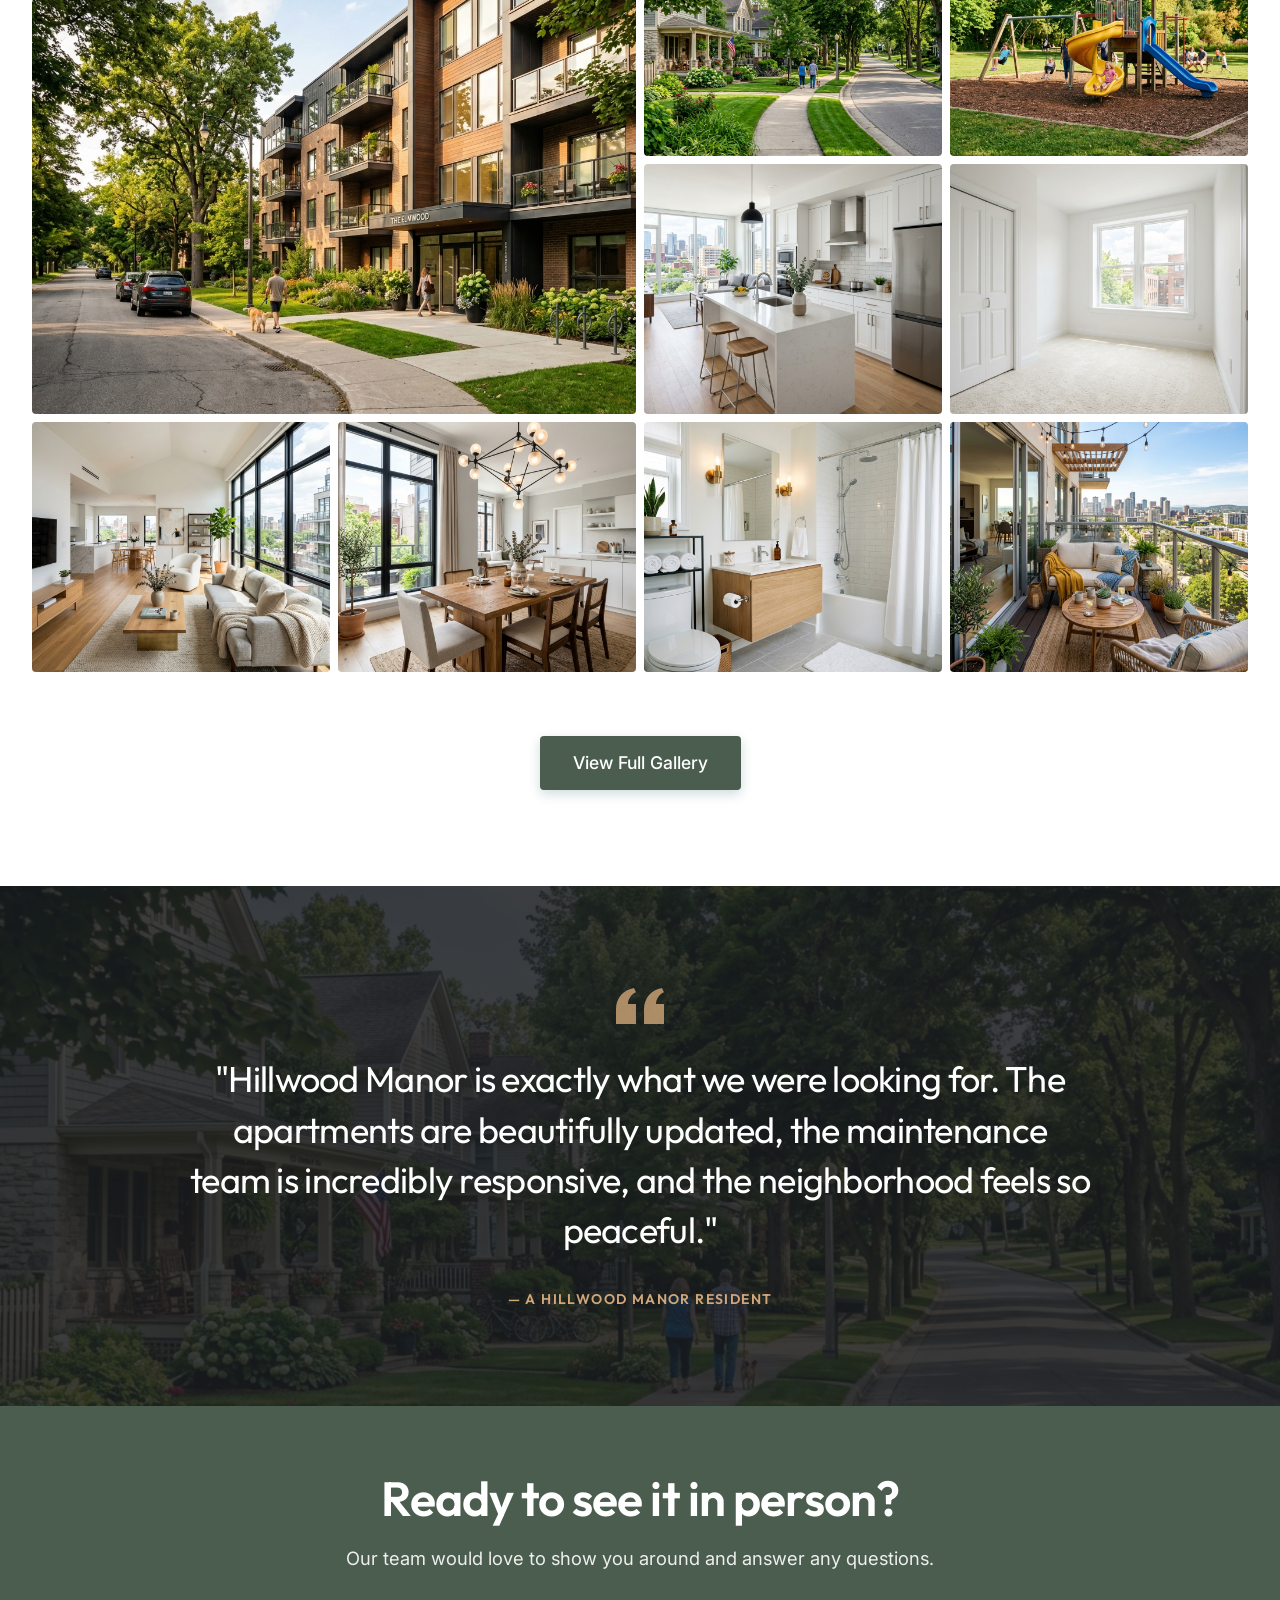
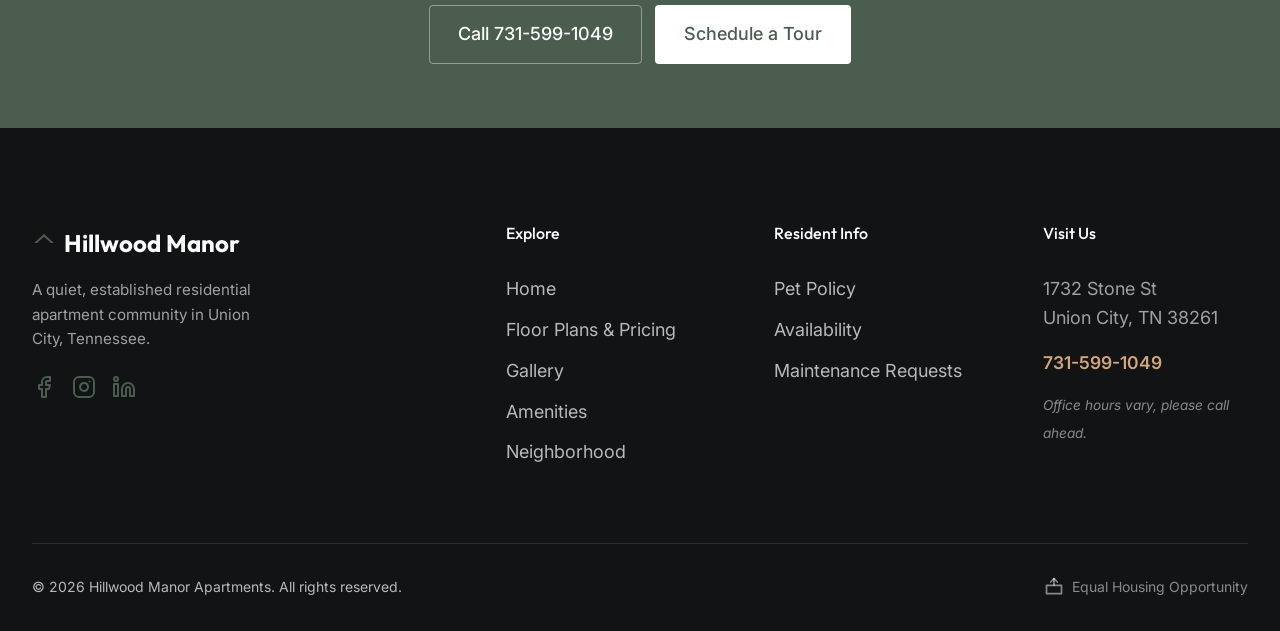
==== commit 87b84327: "Complete UI updates, new masonry gallery, layout fixes, and form setup" ====
--- a/index.html
+++ b/index.html
@@ -30,6 +30,7 @@
         <ul>
           <li><a href="index.html" class="active">Home</a></li>
           <li><a href="floor-plans.html">Floor Plans</a></li>
+          <li><a href="gallery.html">Gallery</a></li>
           <li><a href="amenities.html">Amenities</a></li>
           <li><a href="neighborhood.html">Neighborhood</a></li>
           <li><a href="contact.html">Contact</a></li>
@@ -60,7 +61,7 @@
         
         <div class="mt-md">
           <a href="contact.html" class="btn btn-primary">Schedule a Tour</a>
-          <a href="floor-plans.html" class="btn btn-ghost" style="margin-left: 0.5rem; color: #fff; border-color: rgba(255,255,255,0.4);">View Floor Plans</a>
+          <a href="floor-plans.html" class="btn btn-ghost-light" style="margin-left: 0.5rem;">View Floor Plans</a>
         </div>
 
         <div class="hero-stats-dark">
@@ -224,6 +225,9 @@
           <img src="images/apartment_balcony.png" alt="Apartment Balcony" class="gallery-img" style="border-radius: var(--border-radius-sm);">
         </div>
       </div>
+      <div style="text-align: center; margin-top: var(--space-lg);">
+        <a href="gallery.html" class="btn btn-primary" style="padding: 12px 32px; font-size: 1.1rem; box-shadow: 0 4px 12px rgba(15, 76, 92, 0.2);">View Full Gallery</a>
+      </div>
     </div>
   </section>
 
@@ -276,6 +280,7 @@
           <ul class="footer-links">
             <li><a href="index.html">Home</a></li>
             <li><a href="floor-plans.html">Floor Plans &amp; Pricing</a></li>
+            <li><a href="gallery.html">Gallery</a></li>
             <li><a href="amenities.html">Amenities</a></li>
             <li><a href="neighborhood.html">Neighborhood</a></li>
           </ul>
@@ -310,6 +315,35 @@
     </div>
   </footer>
 
+  <!-- Lightbox -->
+  <div id="hw-lightbox" class="hw-hidden" style="position: fixed; top:0; left:0; width:100%; height:100%; background: rgba(0,0,0,0.9); z-index: 9999; display: flex; align-items: center; justify-content: center; cursor: zoom-out;">
+    <button id="hw-lightbox-close" style="position: absolute; top: 20px; right: 30px; background: none; border: none; color: white; font-size: 3rem; cursor: pointer;">&times;</button>
+    <img id="hw-lightbox-img" src="" style="max-width: 90%; max-height: 90%; object-fit: contain; border-radius: 8px;">
+  </div>
+
+  <script src="js/chatbot-data.js"></script>
+  <script src="js/widget.js"></script>
   <script src="js/main.js"></script>
+  <script>
+    // Lightbox Logic
+    const lightbox = document.getElementById('hw-lightbox');
+    const lightboxImg = document.getElementById('hw-lightbox-img');
+    const lightboxClose = document.getElementById('hw-lightbox-close');
+
+    document.querySelectorAll('.gallery-item img').forEach(img => {
+      img.addEventListener('click', (e) => {
+        e.preventDefault();
+        lightboxImg.src = img.src;
+        lightbox.classList.remove('hw-hidden');
+      });
+    });
+
+    lightboxClose.addEventListener('click', () => {
+      lightbox.classList.add('hw-hidden');
+    });
+    lightbox.addEventListener('click', (e) => {
+      if(e.target === lightbox || e.target === lightboxImg) lightbox.classList.add('hw-hidden');
+    });
+  </script>
 </body>
 </html>
--- a/css/style.css
+++ b/css/style.css
@@ -272,6 +272,18 @@
   background-color: var(--c-bg-secondary);
 }
 
+.btn-ghost-light {
+  background-color: transparent;
+  color: #fff;
+  border-color: rgba(255,255,255,0.4);
+}
+
+.btn-ghost-light:hover {
+  background-color: var(--c-sage);
+  color: #fff !important;
+  border-color: var(--c-sage);
+}
+
 /* Grids & Cards */
 .grid-2 { display: grid; grid-template-columns: repeat(2, 1fr); gap: var(--space-md); }
 .grid-3 { display: grid; grid-template-columns: repeat(3, 1fr); gap: var(--space-md); }
@@ -282,12 +294,13 @@
   padding: var(--space-md);
   border-radius: var(--border-radius);
   border: var(--border-light);
-  transition: box-shadow 0.3s ease;
+  transition: transform 0.3s cubic-bezier(0.175, 0.885, 0.32, 1.275), box-shadow 0.3s ease;
   overflow: hidden;
 }
 
 .card:hover {
-  box-shadow: var(--shadow-md);
+  transform: translateY(-8px);
+  box-shadow: 0 15px 30px rgba(15, 76, 92, 0.25), 0 0 15px rgba(15, 76, 92, 0.15);
 }
 
 .card-img-top {
@@ -724,4 +737,342 @@
   width: 100%;
   height: 100%;
   object-fit: cover;
-}
+  cursor: zoom-in;
+}
+
+/* ==========================================================================
+   Floating Widget Styles
+   ========================================================================== */
+#hw-widget-container {
+  position: fixed;
+  bottom: 24px;
+  right: 24px;
+  z-index: 9999;
+  font-family: inherit;
+  display: flex;
+  flex-direction: column;
+  align-items: flex-end;
+}
+
+.hw-hidden {
+  display: none !important;
+}
+
+/* Stacked Pill Buttons Menu */
+.hw-stacked-menu {
+  display: flex;
+  flex-direction: column;
+  gap: 12px;
+  align-items: flex-end;
+}
+
+.hw-pill-btn {
+  background: white;
+  border: none;
+  border-radius: 30px;
+  padding: 10px 16px 10px 10px;
+  display: flex;
+  align-items: center;
+  box-shadow: 0 4px 12px rgba(0,0,0,0.1);
+  cursor: pointer;
+  transition: transform 0.2s ease, box-shadow 0.2s ease;
+  width: 280px; /* Fixed width so they are all exactly the same size */
+}
+.hw-pill-btn:hover {
+  transform: scale(1.02);
+  box-shadow: 0 6px 16px rgba(0,0,0,0.15);
+}
+
+.hw-icon-wrapper {
+  width: 36px;
+  height: 36px;
+  border-radius: 50%;
+  background: #f0f4f8;
+  color: #0f4c5c;
+  display: flex;
+  align-items: center;
+  justify-content: center;
+  margin-right: 12px;
+  flex-shrink: 0;
+}
+
+.hw-btn-text {
+  text-align: left;
+  display: flex;
+  flex-direction: column;
+  margin-right: 12px;
+}
+.hw-btn-text strong {
+  font-size: 0.95rem;
+  color: #111;
+  margin-bottom: 2px;
+}
+.hw-btn-text span {
+  font-size: 0.8rem;
+  color: #666;
+}
+
+.hw-arrow {
+  color: #ccc;
+  font-size: 1.2rem;
+  margin-left: auto;
+}
+
+/* The Panels */
+#hw-widget-panel {
+  width: 340px;
+  background: white;
+  border-radius: 16px;
+  box-shadow: 0 8px 24px rgba(0,0,0,0.15);
+  overflow: hidden;
+  display: flex;
+  flex-direction: column;
+  animation: hwSlideUp 0.3s cubic-bezier(0.16, 1, 0.3, 1);
+  /* Ensure it sticks to the bottom right exactly where the menu was */
+}
+
+@keyframes hwSlideUp {
+  from { opacity: 0; transform: translateY(20px); }
+  to { opacity: 1; transform: translateY(0); }
+}
+
+.hw-view {
+  width: 100%;
+  box-sizing: border-box;
+}
+
+.hw-panel-header {
+  padding: 16px 20px;
+  border-bottom: 1px solid #eaeaea;
+  display: flex;
+  align-items: center;
+  background: white;
+}
+
+.hw-close-btn, .hw-back-to-menu-btn, .hw-back-to-cal-btn {
+  background: none;
+  border: none;
+  font-size: 1.5rem;
+  cursor: pointer;
+  color: #888;
+  padding: 0 4px;
+  line-height: 1;
+}
+.hw-back-to-menu-btn, .hw-back-to-cal-btn {
+  margin-right: 8px;
+}
+
+/* Forms & Inputs */
+.hw-panel-body {
+  padding: 20px;
+}
+
+.hw-input {
+  width: 100%;
+  padding: 12px 14px;
+  border: 1px solid #ccc;
+  border-radius: 6px;
+  margin-bottom: 14px;
+  font-size: 0.9rem;
+  box-sizing: border-box;
+  outline: none;
+}
+.hw-input:focus {
+  border-color: #0f4c5c;
+}
+
+.hw-privacy-text {
+  font-size: 0.7rem;
+  color: #888;
+  margin-bottom: 15px;
+  line-height: 1.4;
+}
+
+.hw-submit-btn, .hw-close-btn-full {
+  width: 100%;
+  padding: 14px;
+  background: #e0e0e0;
+  color: #888;
+  border: none;
+  border-radius: 6px;
+  font-weight: 700;
+  cursor: not-allowed;
+  font-size: 0.95rem;
+  transition: all 0.2s;
+}
+
+/* The active state for the submit button when form is filled */
+.hw-submit-btn.hw-active-btn, .hw-close-btn-full {
+  background: #0f4c5c;
+  color: white;
+  cursor: pointer;
+}
+
+.hw-submit-btn.hw-active-btn:hover, .hw-close-btn-full:hover {
+  background: #0b3d4a;
+}
+
+/* Calendar View */
+.hw-calendar-header {
+  display: flex;
+  justify-content: space-between;
+  align-items: center;
+  margin-bottom: 15px;
+}
+.hw-calendar-header button {
+  background: none;
+  border: none;
+  font-size: 1.2rem;
+  cursor: pointer;
+}
+.hw-calendar-days {
+  display: grid;
+  grid-template-columns: repeat(7, 1fr);
+  text-align: center;
+  font-size: 0.75rem;
+  font-weight: bold;
+  color: #c9a75d;
+  margin-bottom: 8px;
+}
+.hw-calendar-grid {
+  display: grid;
+  grid-template-columns: repeat(7, 1fr);
+  gap: 4px;
+}
+.hw-cal-day {
+  background: none;
+  border: 1px solid transparent;
+  padding: 8px 0;
+  border-radius: 4px;
+  cursor: pointer;
+  font-size: 0.95rem;
+  color: #555;
+}
+.hw-cal-day:hover:not(.disabled) {
+  background: #f4f6f8;
+}
+.hw-cal-day.disabled {
+  color: #ccc;
+  cursor: default;
+}
+.hw-cal-day.selected {
+  background: #0f4c5c;
+  color: white;
+  font-weight: bold;
+}
+.hw-times-grid {
+  display: grid;
+  grid-template-columns: 1fr 1fr;
+  gap: 10px;
+}
+.hw-time-btn {
+  background: white;
+  border: 1px solid #0f4c5c;
+  color: #0f4c5c;
+  padding: 10px;
+  border-radius: 6px;
+  cursor: pointer;
+  font-size: 0.85rem;
+  font-weight: 600;
+  transition: all 0.2s ease;
+}
+.hw-time-btn:hover {
+  background: #0f4c5c;
+  color: white;
+}
+
+/* Chat View */
+.hw-chat-history {
+  height: 320px;
+  overflow-y: auto;
+  padding: 16px;
+  background: #f4f6f8;
+  display: flex;
+  flex-direction: column;
+  gap: 12px;
+}
+
+.hw-chat-msg {
+  display: flex;
+  max-width: 85%;
+}
+.hw-chat-msg.hw-bot {
+  align-self: flex-start;
+}
+.hw-chat-msg.hw-user {
+  align-self: flex-end;
+}
+
+.hw-msg-bubble {
+  padding: 12px 14px;
+  border-radius: 12px;
+  font-size: 0.9rem;
+  line-height: 1.4;
+}
+.hw-bot .hw-msg-bubble {
+  background: white;
+  color: #333;
+  border-bottom-left-radius: 4px;
+  box-shadow: 0 1px 2px rgba(0,0,0,0.05);
+}
+.hw-user .hw-msg-bubble {
+  background: #0f4c5c;
+  color: white;
+  border-bottom-right-radius: 4px;
+}
+
+.hw-chat-input-area {
+  padding: 16px;
+  background: white;
+}
+
+#hw-chat-input {
+  width: 100%;
+  padding: 12px 40px 12px 16px;
+  border: 1px solid #ccc;
+  border-radius: 24px;
+  outline: none;
+  font-size: 0.9rem;
+  box-sizing: border-box;
+}
+#hw-chat-input:focus {
+  border-color: #0f4c5c;
+}
+
+.hw-chat-send {
+  position: absolute;
+  right: 6px;
+  top: 50%;
+  transform: translateY(-50%);
+  background: none;
+  color: #0f4c5c;
+  border: none;
+  width: 32px;
+  height: 32px;
+  display: flex;
+  align-items: center;
+  justify-content: center;
+  cursor: pointer;
+}
+
+/* Hide FAB */
+#hw-widget-fab {
+  display: none !important;
+}
+
+/* Responsive Overrides */
+@media (max-width: 480px) {
+  #hw-widget-panel {
+    position: fixed;
+    bottom: 0;
+    right: 0;
+    width: 100vw;
+    height: 100vh;
+    border-radius: 0;
+    z-index: 10000;
+  }
+  .hw-chat-history {
+    flex-grow: 1;
+    height: auto;
+  }
+}
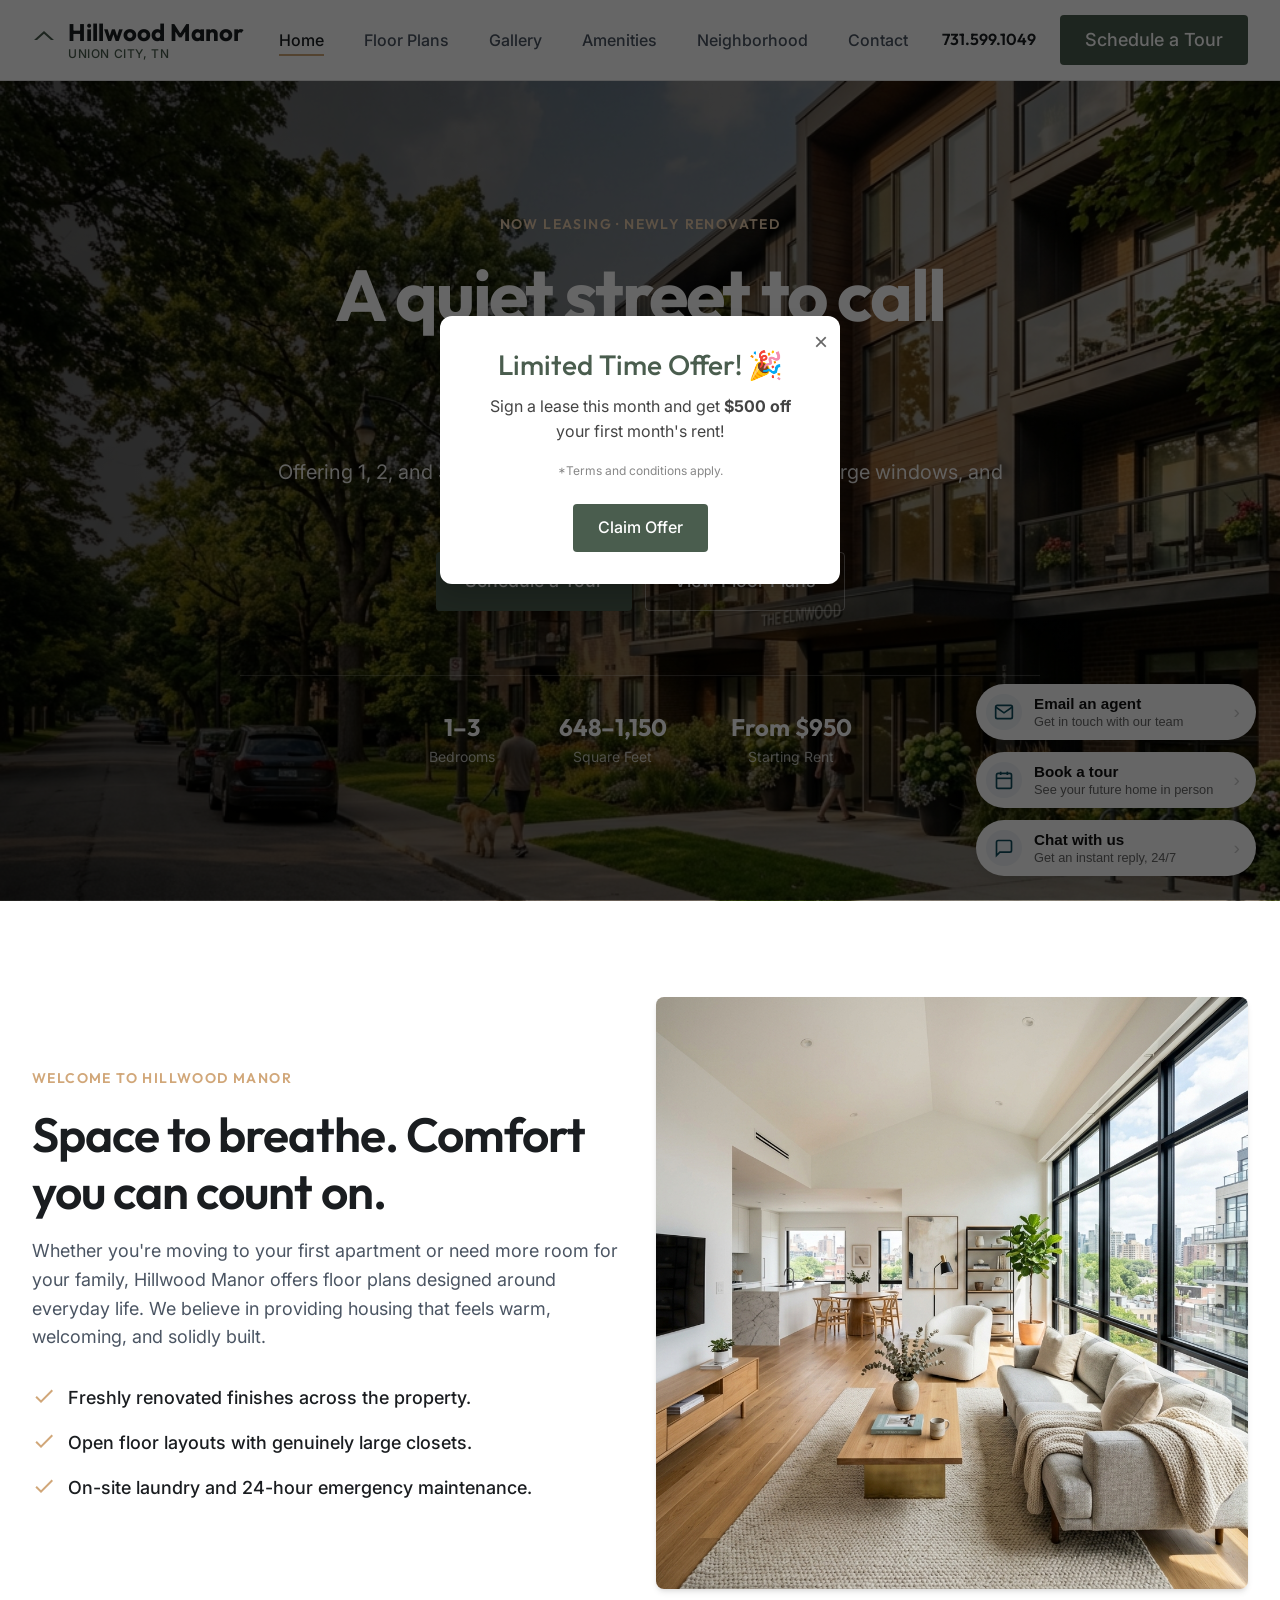
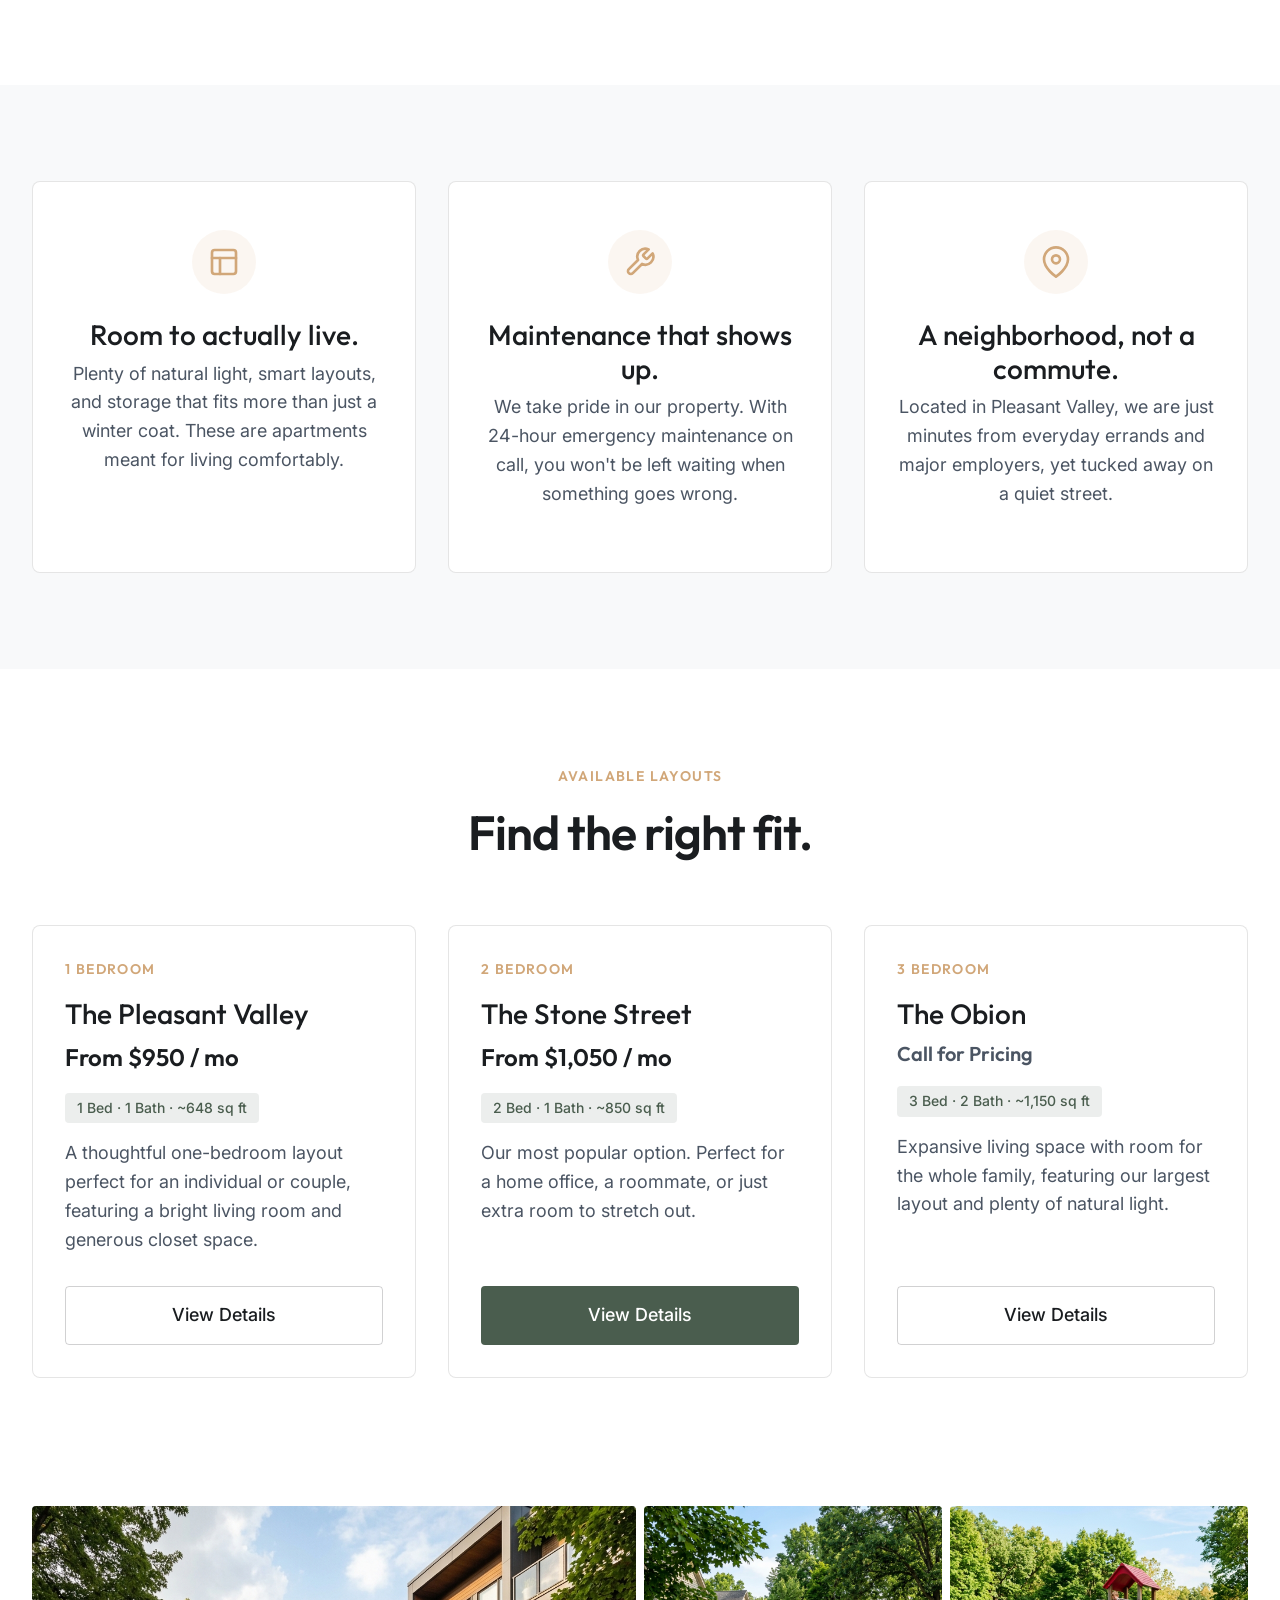
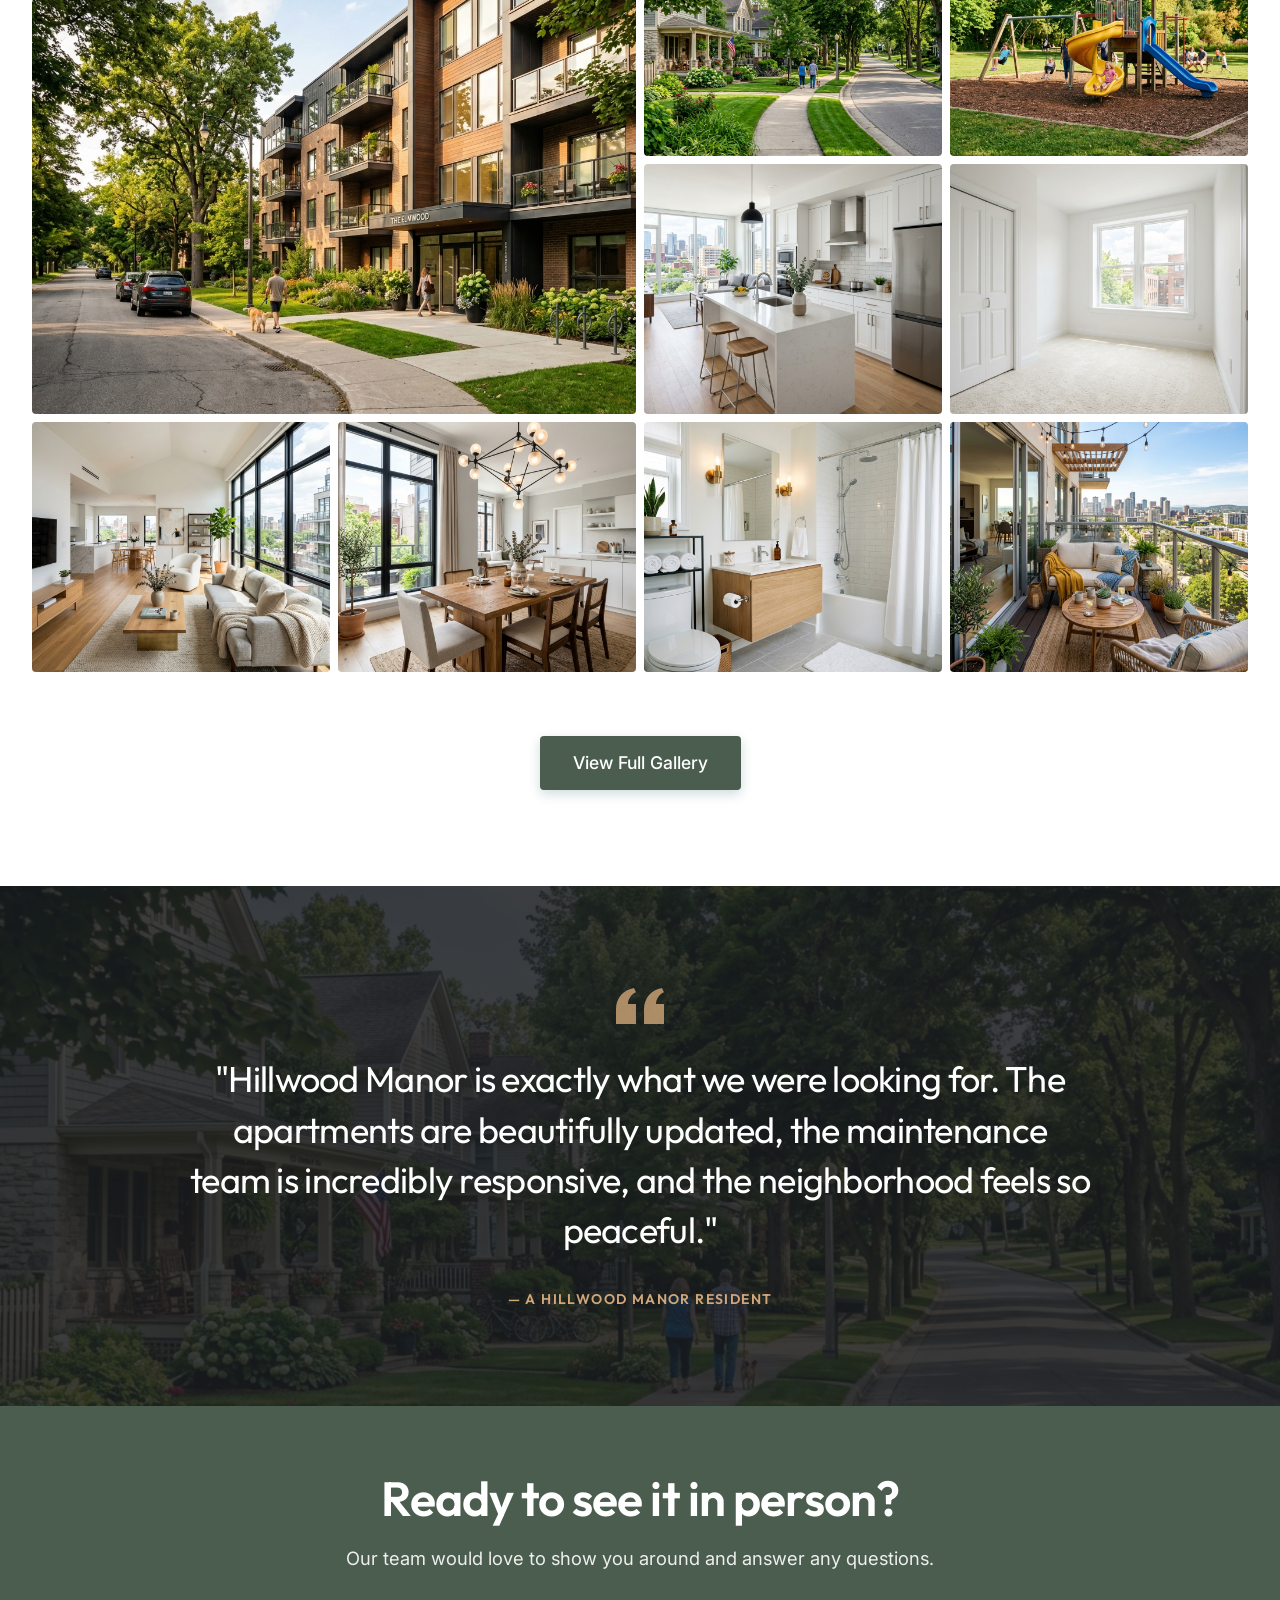
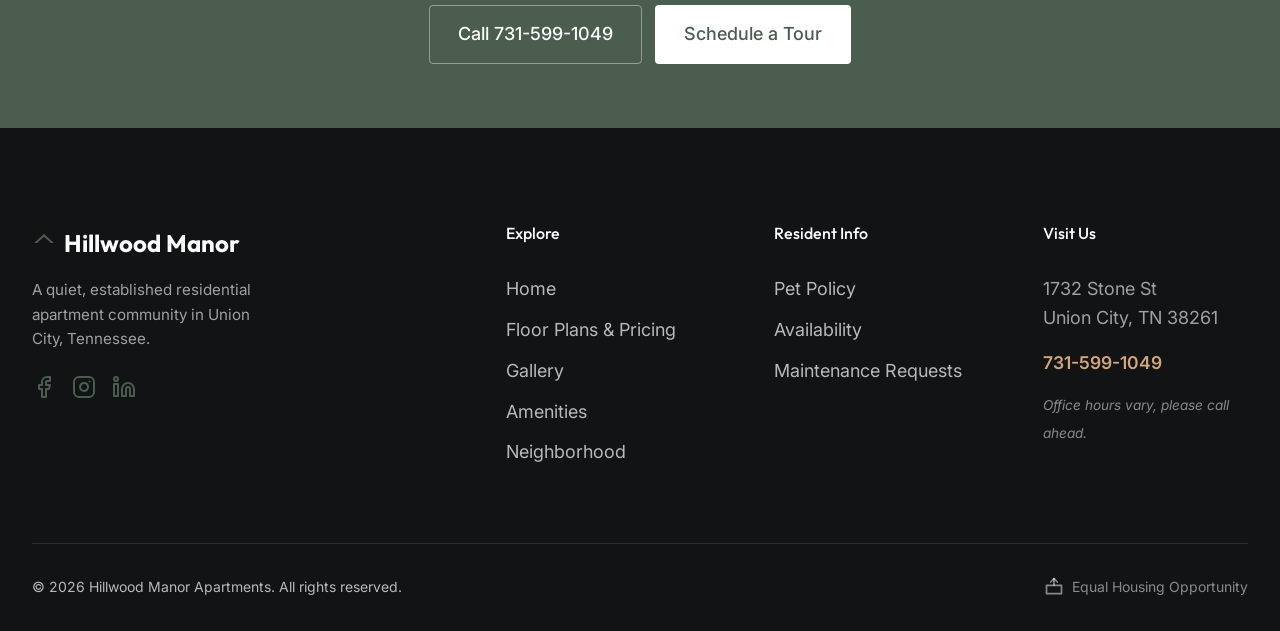
==== commit bca2f2e5: "Update promo popup to be centered and trigger on scroll" ====
--- a/index.html
+++ b/index.html
@@ -345,5 +345,15 @@
       if(e.target === lightbox || e.target === lightboxImg) lightbox.classList.add('hw-hidden');
     });
   </script>
+  <!-- Promo Popup -->
+  <div id="promo-popup" class="hw-hidden" style="position: fixed; top: 0; left: 0; width: 100%; height: 100%; background: rgba(0,0,0,0.6); z-index: 10000; display: flex; align-items: center; justify-content: center;">
+    <div style="background: #fff; padding: 32px; border-radius: 12px; box-shadow: 0 10px 25px rgba(0,0,0,0.2); max-width: 400px; text-align: center; position: relative; width: 90%;">
+      <button id="promo-close" style="position: absolute; top: 12px; right: 12px; background: none; border: none; font-size: 1.5rem; cursor: pointer; color: #666;">&times;</button>
+      <h3 style="color: var(--c-sage); margin-bottom: 12px;">Limited Time Offer! 🎉</h3>
+      <p style="font-size: 1rem; color: #444; margin-bottom: 16px;">Sign a lease this month and get <strong>$500 off</strong> your first month's rent!</p>
+      <p style="font-size: 0.75rem; color: #888; margin-bottom: 24px;">*Terms and conditions apply.</p>
+      <a href="contact.html" class="btn btn-primary" style="padding: 10px 24px; font-size: 1rem; display: inline-block;">Claim Offer</a>
+    </div>
+  </div>
 </body>
 </html>
